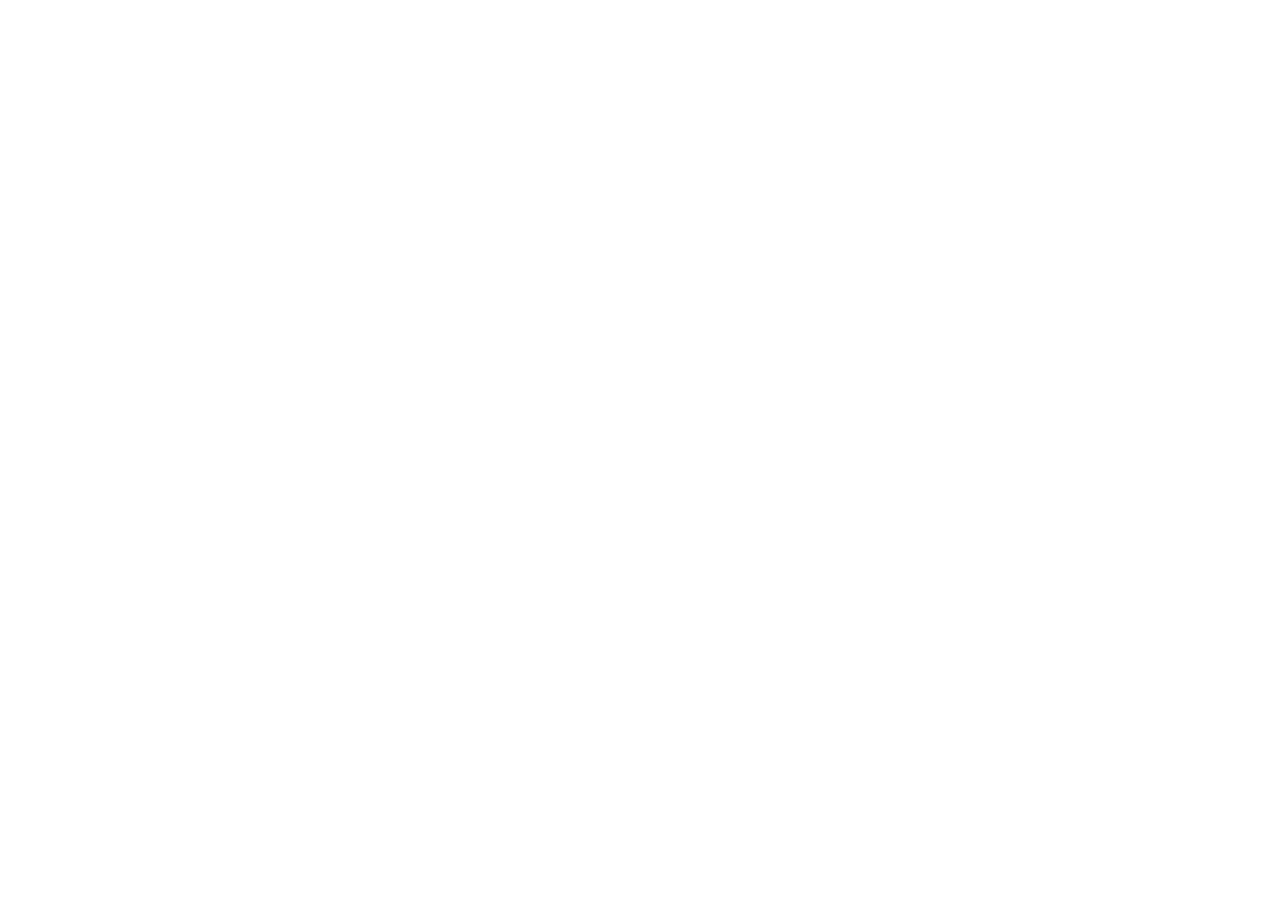
==== index.html @ 9352f7e6 "mise à jour commit1" ====
<!DOCTYPE html>
<html lang="fr">
<head>
    
<meta charset="UTF-8"> 
<meta name="viewport" content="width=device-width, initial-scale=1.0"> 
<title>AfriTalent — Accueil</title> 
<!-- Bootstrap 5 via CDN : feuille de style --> 
<link href="https://fonts.googleapis.com/css2?family=poppins&display=swap" rel="stylesheet">
<link 
href="https://cdn.jsdelivr.net/npm/bootstrap@5.3.0/dist/css/bootstrap.min.css" 
rel="stylesheet"> 
<!-- Votre feuille de style personnelle --> 
<link rel="stylesheet" href="css/style.css">
</head>
<body> 
<!-- Le contenu de la page sera ajoute ici --> 
<!-- Bootstrap 5 via CDN : script JavaScript --> 
<script 
src="https://cdn.jsdelivr.net/npm/bootstrap@5.3.0/dist/js/bootstrap.bundle.min.js"
></script> 
<!-- Votre script JavaScript --> 
<script src="js/main.js"></script>
<script src="https://cdn.jsdelivr.net/npm/bootstrap@5.3.0/dist/js/bootstrap.bundle.min.js"></script>
</body>
</html>
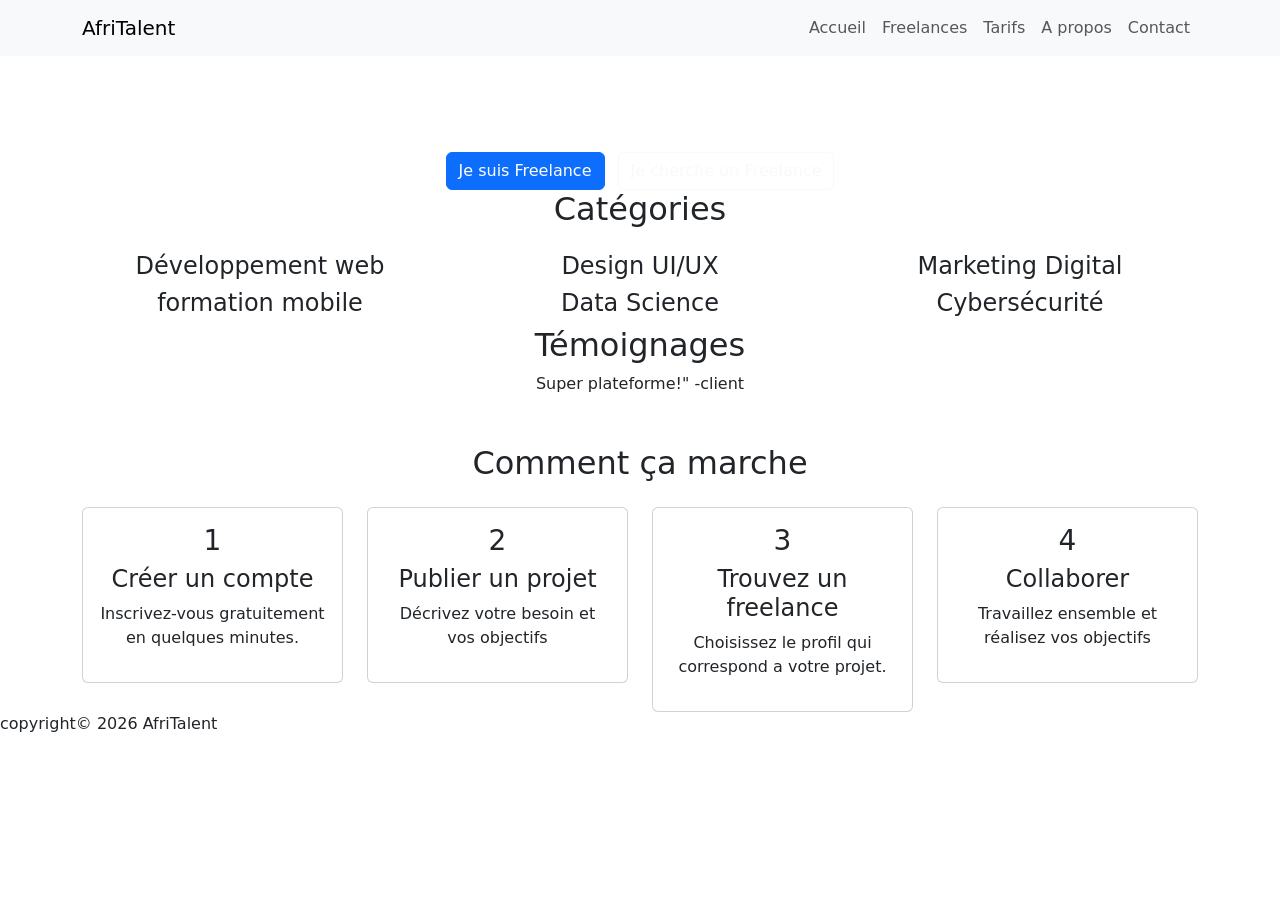
==== commit c1a7925f: "HTML : structure complète des 5 pages avec sections et contenu texte" ====
--- a/index.html
+++ b/index.html
@@ -16,11 +16,124 @@
 <body> 
 <!-- Le contenu de la page sera ajoute ici --> 
 <!-- Bootstrap 5 via CDN : script JavaScript --> 
-<script 
-src="https://cdn.jsdelivr.net/npm/bootstrap@5.3.0/dist/js/bootstrap.bundle.min.js"
-></script> 
 <!-- Votre script JavaScript --> 
+
+<header>
+    <nav class="navbar navbar-expand-lg navbar-light bg-light">
+        <div class="container">
+        <a class="navbar-brand" href="index.html">AfriTalent</a>
+        <button  class="navbar-toggler" data-bs-toggle="collapse" data-bs-target="#menu">
+            <span class="navbar-toggler-icon"></span>
+        </button>
+
+        <div class="collapse navbar-collapse" id="menu">
+        <ul class="navbar-nav ms-auto">
+            <li class="nav-item"><a class="nav-link" href="index.html">Accueil</a></li>
+            <li class="nav-item"><a class="nav-link" href="freelances.html">Freelances</a></li>
+            <li class="nav-item"><a class="nav-link" href="tarifs.html">Tarifs</a></li>
+            <li class="nav-item"><a class="nav-link" href="about.html">A propos</a></li>
+            <li class="nav-item"><a class="nav-link" href="contact.html">Contact</a></li>
+        </ul>
+    </div>
+    </div>
+   </nav>
+</header>
+<main>
+    <section class="hero">
+        <div class="container text-center text-white">
+        <h1>Trouvez les meilleurs freelances en Afrique</h1>
+        <p>Connectez-vous avec des experts pour réaliser vos projets.</p>
+        <a href="#" class="btn btn-primary me-2"> Je suis Freelance</a>
+        <a href="#" class="btn btn-outline-light">Je cherche un Freelance</a>
+        </div>
+    </section>
+   <section class="container text-center section">
+        <h2>Catégories</h2>
+        <div class="row mt-4">
+        <div class="col-md-4">
+        <div class="category-box">
+            <h4>Développement web</h4>
+
+        </div>
+        </div>
+        <div class="col-md-4">
+            <div class="category-box">
+                <h4>Design UI/UX</h4>
+            </div>
+        </div>
+        <div class="col-md-4">
+            <div class="category-box">
+                <h4>Marketing Digital</h4>
+            </div>
+        </div>
+        <div class="col-md-4">
+            <div class="category-box">
+                <h4>formation mobile</h4>
+            </div>
+        </div>
+        <div class="col-md-4">
+            <div class="category-box">
+                <h4>Data Science</h4>
+            </div>
+        </div>
+        <div class="col-md-4">
+            <div class="category-box">
+                <h4>Cybersécurité</h4>
+            </div>
+        </div>
+        </div>
+    </section>
+    <section class="section text-center">
+        <h2>Témoignages</h2>
+        <p>Super plateforme!" -client</p>
+    </section>
+
+<section class="container text-center mt-5">
+    <h2>Comment ça marche</h2>
+    <div class="row mt-4">
+    <div class="col-md-3">
+    <div class="card p-3">
+        <h3>1</h3>
+        <h4>Créer un compte</h4>
+        <p>Inscrivez-vous gratuitement en quelques minutes.</p>
+
+    </div>
+    </div>
+      
+    <div class="col-md-3">
+    <div class="card p-3">
+        <h3>2</h3>
+        <h4>Publier un projet</h4>
+        <p>Décrivez votre besoin et vos objectifs</p>
+    </div>
+    </div>
+
+    <div class="col-md-3">
+    <div class="card p-3">
+        <h3>3</h3>
+        <h4>Trouvez un freelance</h4>
+        <p>Choisissez le profil qui correspond a votre projet.</p>
+    </div>
+    </div>
+
+    <div class=" col-md-3">
+    <div class="card p-3">
+        <h3>4</h3>
+        <h4>Collaborer</h4>
+        <p>Travaillez ensemble et réalisez vos objectifs</p>
+    </div>
+    </div>
+
+    </div>
+</section>
+</main>
+<footer>
+    <p>copyright©️ 2026 AfriTalent</p>
+</footer>
 <script src="js/main.js"></script>
 <script src="https://cdn.jsdelivr.net/npm/bootstrap@5.3.0/dist/js/bootstrap.bundle.min.js"></script>
+
+</body>
+</html>
 </body>
 </html>
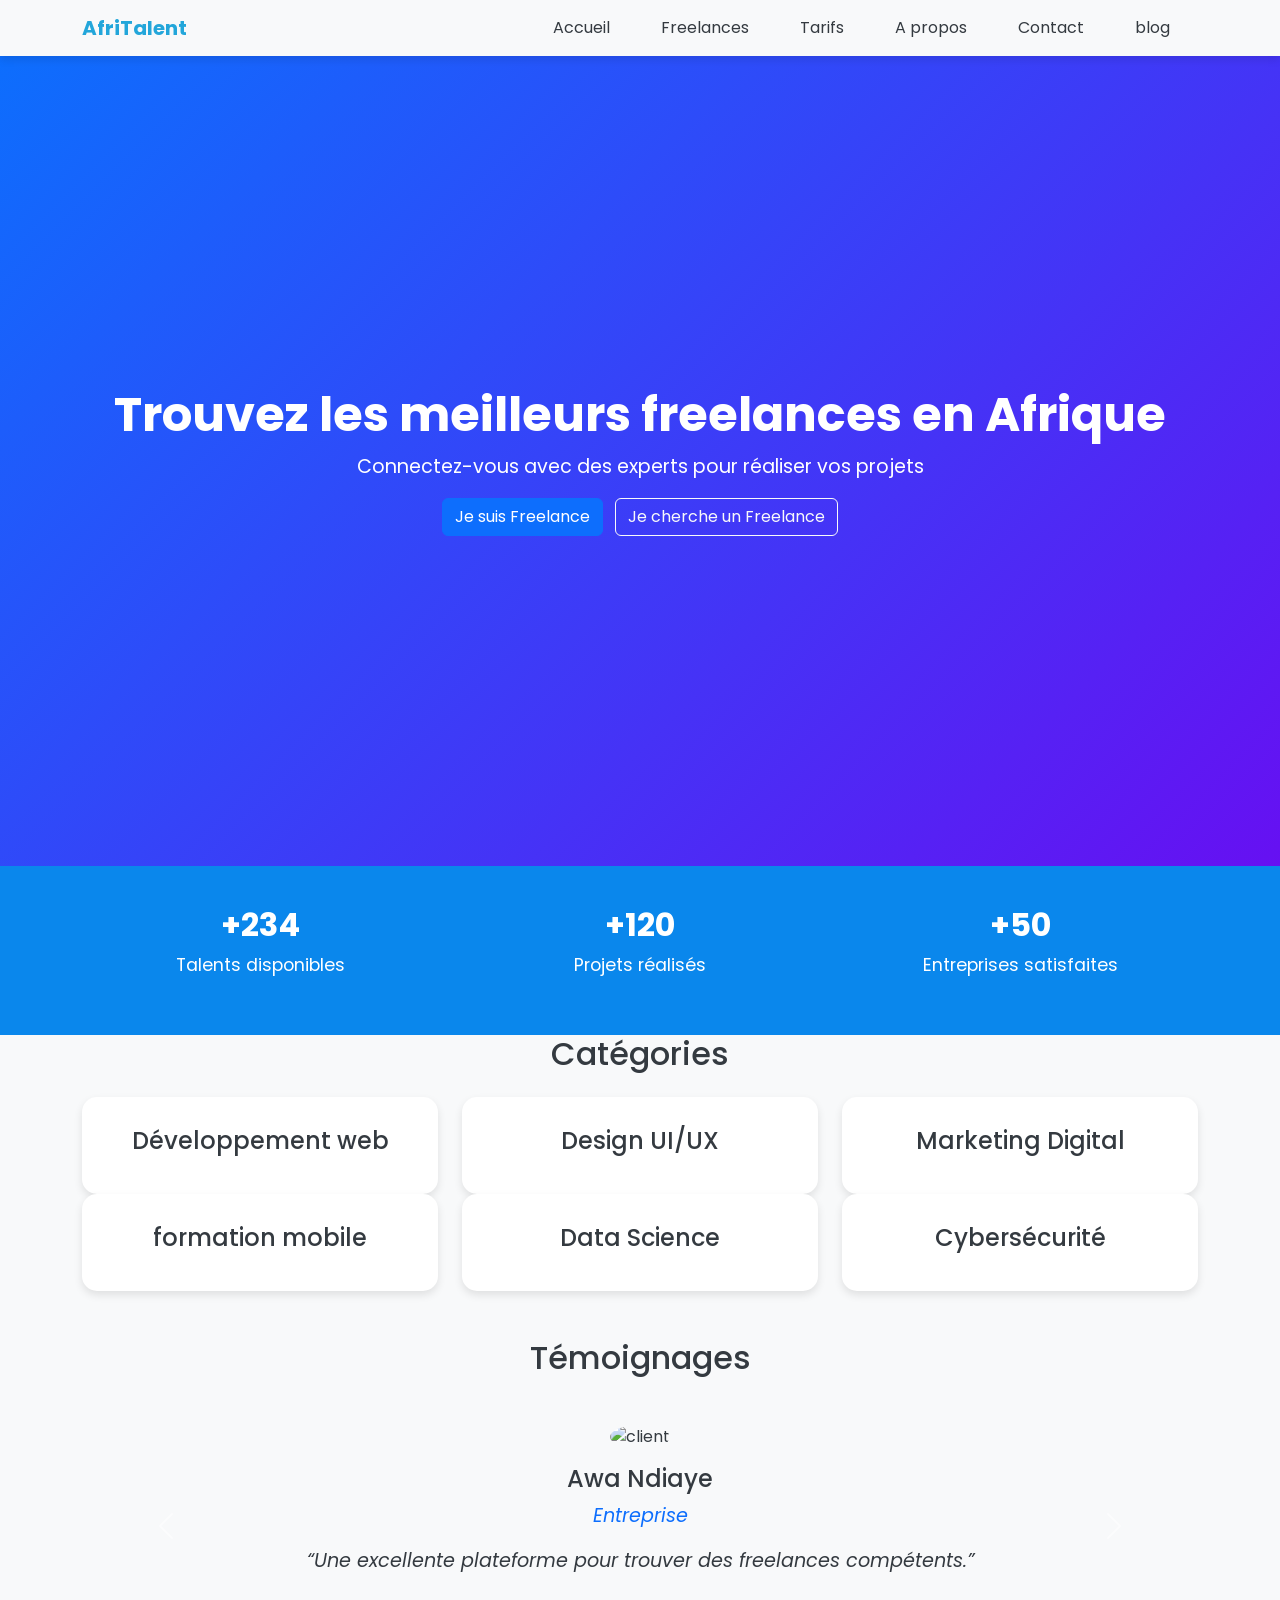
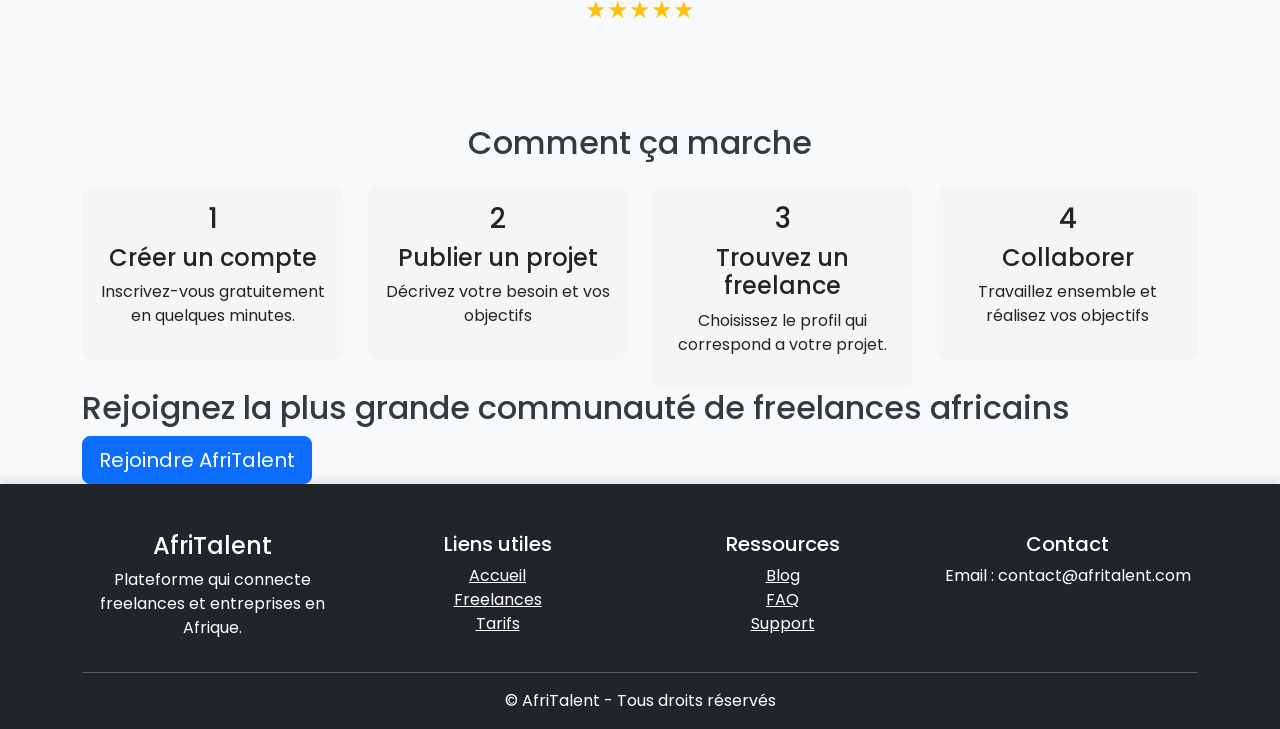
==== commit f0b5af10: "CSS : Hero, Bento Grid, catégories et témoignages" ====
--- a/index.html
+++ b/index.html
@@ -19,6 +19,7 @@
 <!-- Votre script JavaScript --> 
 
 <header>
+    <link href="https://fonts.googleapis.com/css2?family=Poppins:wght@400;700&family=Roboto&display=swap" rel="stylesheet">
     <nav class="navbar navbar-expand-lg navbar-light bg-light">
         <div class="container">
         <a class="navbar-brand" href="index.html">AfriTalent</a>
@@ -33,6 +34,7 @@
             <li class="nav-item"><a class="nav-link" href="tarifs.html">Tarifs</a></li>
             <li class="nav-item"><a class="nav-link" href="about.html">A propos</a></li>
             <li class="nav-item"><a class="nav-link" href="contact.html">Contact</a></li>
+             <li class="nav-item"><a class="nav-link" href="contact.html">blog</a></li>
         </ul>
     </div>
     </div>
@@ -40,11 +42,34 @@
 </header>
 <main>
     <section class="hero">
+    
         <div class="container text-center text-white">
         <h1>Trouvez les meilleurs freelances en Afrique</h1>
-        <p>Connectez-vous avec des experts pour réaliser vos projets.</p>
+       <p class="stat">Connectez-vous avec des experts pour réaliser vos projets</p>
         <a href="#" class="btn btn-primary me-2"> Je suis Freelance</a>
         <a href="#" class="btn btn-outline-light">Je cherche un Freelance</a>
+        </div>
+    </section>
+    <section class="stats text-center">
+        <div class="container">
+            <div class="row">
+
+                <div class="col-md-4">
+                    <h2>+234</h2>
+                    <p>Talents disponibles</p>
+                </div>
+
+                <div class="col-md-4">
+                    <h2>+120</h2>
+                    <p>Projets réalisés</p>
+                </div>
+
+                <div class="col-md-4">
+                    <h2>+50</h2>
+                    <p>Entreprises satisfaites</p>
+                </div>
+
+            </div>
         </div>
     </section>
    <section class="container text-center section">
@@ -83,13 +108,90 @@
         </div>
         </div>
     </section>
-    <section class="section text-center">
-        <h2>Témoignages</h2>
-        <p>Super plateforme!" -client</p>
-    </section>
+    
+<section class="section text-center py-5 bg-light">
+    <div class="container">
+
+        <h2 class="mb-5">Témoignages</h2>
+
+        <div id="carouselExample" class="carousel slide" data-bs-ride="carousel">
+
+            <div class="carousel-inner">
+                <div class="carousel-item active">
+                    <img src="https://www.pinterest.com/pin/15903404930758637/"
+                         class="rounded-circle mb-3"
+                         alt="client">
+
+                    <h4>Awa Ndiaye</h4>
+                    <p class="text-primary">Entreprise</p>
+
+                    <p>
+                        “Une excellente plateforme pour trouver des freelances compétents.”
+                    </p>
+
+                    <div class="text-warning fs-4">
+                        ★★★★★
+                    </div>
+                </div>
+                <div class="carousel-item">
+                    <img src="https://www.pinterest.com/pin/27162403997614122/"
+                         class="rounded-circle mb-3"
+                         alt="client">
+
+                    <h4>Moussa Fall</h4>
+                    <p class="text-primary">Freelance</p>
+
+                    <p>
+                        “AfriTalent m'a permis de trouver plusieurs clients rapidement et de développer mon activité.”
+                    </p>
+
+                    <div class="text-warning fs-4">
+                        ★★★★★
+                    </div>
+                </div>
+                <div class="carousel-item">
+                    <img src="https://www.pinterest.com/pin/2814818512240254/"
+                         class="rounded-circle mb-3"
+                         alt="client">
+
+                    <h4>Fatou Ba</h4>
+                    <p class="text-primary">Entreprise</p>
+
+                    <p>
+                        “Interface simple et freelances très professionnels.”
+                    </p>
+
+                    <div class="text-warning fs-4">
+                        ★★★★☆
+                    </div>
+                </div>
+
+            </div>
+
+            <button class="carousel-control-prev"
+                    type="button"
+                    data-bs-target="#carouselExample"
+                    data-bs-slide="prev">
+
+                <span class="carousel-control-prev-icon"></span>
+            </button>
+
+            <button class="carousel-control-next"
+                    type="button"
+                    data-bs-target="#carouselExample"
+                    data-bs-slide="next">
+
+                <span class="carousel-control-next-icon"></span>
+            </button>
+
+        </div>
+
+    </div>
+</section>
+        
 
 <section class="container text-center mt-5">
-    <h2>Comment ça marche</h2>
+    <h2 class="titre">Comment ça marche</h2>
     <div class="row mt-4">
     <div class="col-md-3">
     <div class="card p-3">
@@ -127,13 +229,78 @@
     </div>
 </section>
 </main>
-<footer>
-    <p>copyright©️ 2026 AfriTalent</p>
+<section class="cta">
+
+    <div class="container">
+
+        <h2>
+            Rejoignez la plus grande communauté de freelances africains
+        </h2>
+
+        <a href="#"
+        class="btn btn-primary btn-lg">
+
+            Rejoindre AfriTalent
+
+        </a>
+
+    </div>
+
+</section>
+<footer class="bg-dark text-white pt-5 pb-3">
+
+    <div class="container">
+
+        <div class="row">
+            <div class="col-md-3">
+                <h4>AfriTalent</h4>
+                <p>
+                    Plateforme qui connecte freelances et entreprises en Afrique.
+                </p>
+            </div>
+            <div class="col-md-3">
+                <h5>Liens utiles</h5>
+
+                <ul class="list-unstyled">
+                    <li><a href="#" class="text-white">Accueil</a></li>
+                    <li><a href="#" class="text-white">Freelances</a></li>
+                    <li><a href="#" class="text-white">Tarifs</a></li>
+                </ul>
+            </div>
+            <div class="col-md-3">
+                <h5>Ressources</h5>
+
+                <ul class="list-unstyled">
+                    <li><a href="#" class="text-white">Blog</a></li>
+                    <li><a href="#" class="text-white">FAQ</a></li>
+                    <li><a href="#" class="text-white">Support</a></li>
+                </ul>
+            </div>
+            <div class="col-md-3">
+                <h5>Contact</h5>
+
+                <p>Email : contact@afritalent.com</p>
+
+                <div class="fs-4">
+                    <i class="bi bi-facebook me-2"></i>
+                    <i class="bi bi-instagram me-2"></i>
+                    <i class="bi bi-twitter-x"></i>
+                </div>
+            </div>
+
+        </div>
+
+        <hr>
+
+        <p class="text-center mb-0">
+            © <span id="year"></span> AfriTalent - Tous droits réservés
+        </p>
+
+    </div>
+
 </footer>
 <script src="js/main.js"></script>
 <script src="https://cdn.jsdelivr.net/npm/bootstrap@5.3.0/dist/js/bootstrap.bundle.min.js"></script>
 
 </body>
 </html>
-</body>
-</html>
--- a/css/style.css
+++ b/css/style.css
@@ -0,0 +1,198 @@
+:root{
+    --primary-color: #23a6da;
+    --secondary-color: #6c757d;
+   --dark: #343a40;
+    --light: #f8f9fa;
+    --white: #ffffff;
+    --shadow: 0 4px 8px rgba(0, 0, 0, 0.1);
+}
+body {
+    font-family: 'poppins', sans-serif;
+    background-color: var(--light);
+    color: var(--dark);
+    margin: 0;
+    padding: 0;
+    box-sizing: border-box;
+}
+.navbar{
+    background-color: var(--white);
+    box-shadow: var(--shadow);
+}
+.navbar-brand {
+    font-weight: bold;
+    color: var(--primary-color);
+}
+.nav-link {
+    color: var(--dark);
+    margin-left: 15px;
+}
+.nav-link:hover {
+    color: var(--primary-color);
+}
+.hero {height: 90vh;
+    background: linear-gradient(135deg, #0d6efd, #6610f2);
+    display: flex;
+    align-items: center;
+    justify-content: center;
+    text-align: center;
+    color: white;
+   
+}
+.hero h1{font-size: 3rem;
+    font-weight: bold;
+    color: white;
+}
+.hero p{font-size: 1.2rem;
+    margin-top: 10px;
+    color: white;
+}
+.category-box{
+    background: white;
+    border-radius: 15px;
+    box-shadow: var(--shadow);
+    padding: 30px;
+    transition: 0.3s;
+}
+.category-box:hover{
+    transform: translateY(-10px) scale(1.03);
+    background: var(--primary-color);
+    color: white;
+}
+.bento{
+    display: grid;
+    grid-template-columns: repeat(2, 1fr);
+    gap: 20px;
+}
+.box{
+    background: white;
+    padding: 40px;
+    border-radius: 15px;
+    box-shadow: var(--shadow);
+    transition: 0.3s;
+}
+.box:hover{
+    transform: translateY(-10px) 
+}
+.bento{
+    display: grid;
+    grid-template-columns: repeat(2, 1fr);
+    gap: 20px;
+}
+.box{
+    background: white;
+    padding: 40px;
+    border-radius: 15px;
+    box-shadow: var(--shadow);
+    transition: 0.3s;
+}
+.box:hover{
+    transform: translateY(-10px);
+}
+
+.stats{ background: #0a87ec;
+    color: white;
+    padding: 40px 0;
+}
+
+.stats h2{
+    font-size: 2rem;
+    font-weight: bold;
+}
+
+.stats p{
+    margin-top: 0.5rem;
+    font-size: 1.1rem;
+}
+.carousel-item p{
+    font-size: 1.2rem;
+    font-style: italic;
+}
+.titre{
+    transition: all 0.3s  ease;
+    cursor: pointer;
+}
+.titre:hover{
+    color: #ff6600;
+    transform: scale(1.05);
+}
+.titre:active{
+    color: #ff6600;
+    transform: scale(0.95);
+}
+.card{
+    transition: all 0.3s ease;
+    cursor: pointer;
+    background-color: #f5f5f5;
+    border: none;
+    border-radius: 12px;
+
+}
+.card img{
+    width: 120px;
+    height: 120px;
+    object-fit: cover;
+    border-radius: 50%;
+    margin: 0 auto 15px;
+    display: block;
+}
+.card:hover{
+    transform: translateY(-10px);
+    box-shadow: 0 8px 16px rgba(0, 0, 0, 0.2);
+    background-color: #f5b78e;
+    color: white;
+}
+.card:active{
+    transform: scale(0.95);
+    background-color: #f5b78e;
+    color: white;
+}
+.freelance{
+    background: white;
+    border-radius: 15px;
+    box-shadow: 0 5px 15px rgba(0, 0, 0, 0.1);
+    padding: 30px;
+    margin: 10px 0;
+    transition: 0.3s;
+
+}
+.freelance:hover{
+    transform: translateY(-10px);
+    background: #ff6600;
+    color: white;
+}
+nav{
+    background-color: white;
+    padding: 15px;
+    box-shadow: 0 4px 8px rgba(0, 0, 0, 0.1);
+
+}
+nav a{
+    color: #333;
+    font-weight: bold;
+    margin-right: 20px;
+    text-decoration: none;
+}
+nav a:hover{
+    color: #ff6600;
+}
+footer{
+    background-color: rgb(21, 20, 20);
+    text-align: center;
+    padding: 20px;
+    box-shadow: 0 -4px 8px rgba(0, 0, 0, 0.1);
+}
+.navbar-brand img{
+    margin-right: 10px;
+}
+iframe{
+    border-radius: 15px;
+}
+
+form .form-control,
+form .form-select{
+    border-radius: 10px;
+}
+
+.alert{
+    border-radius: 10px;
+}
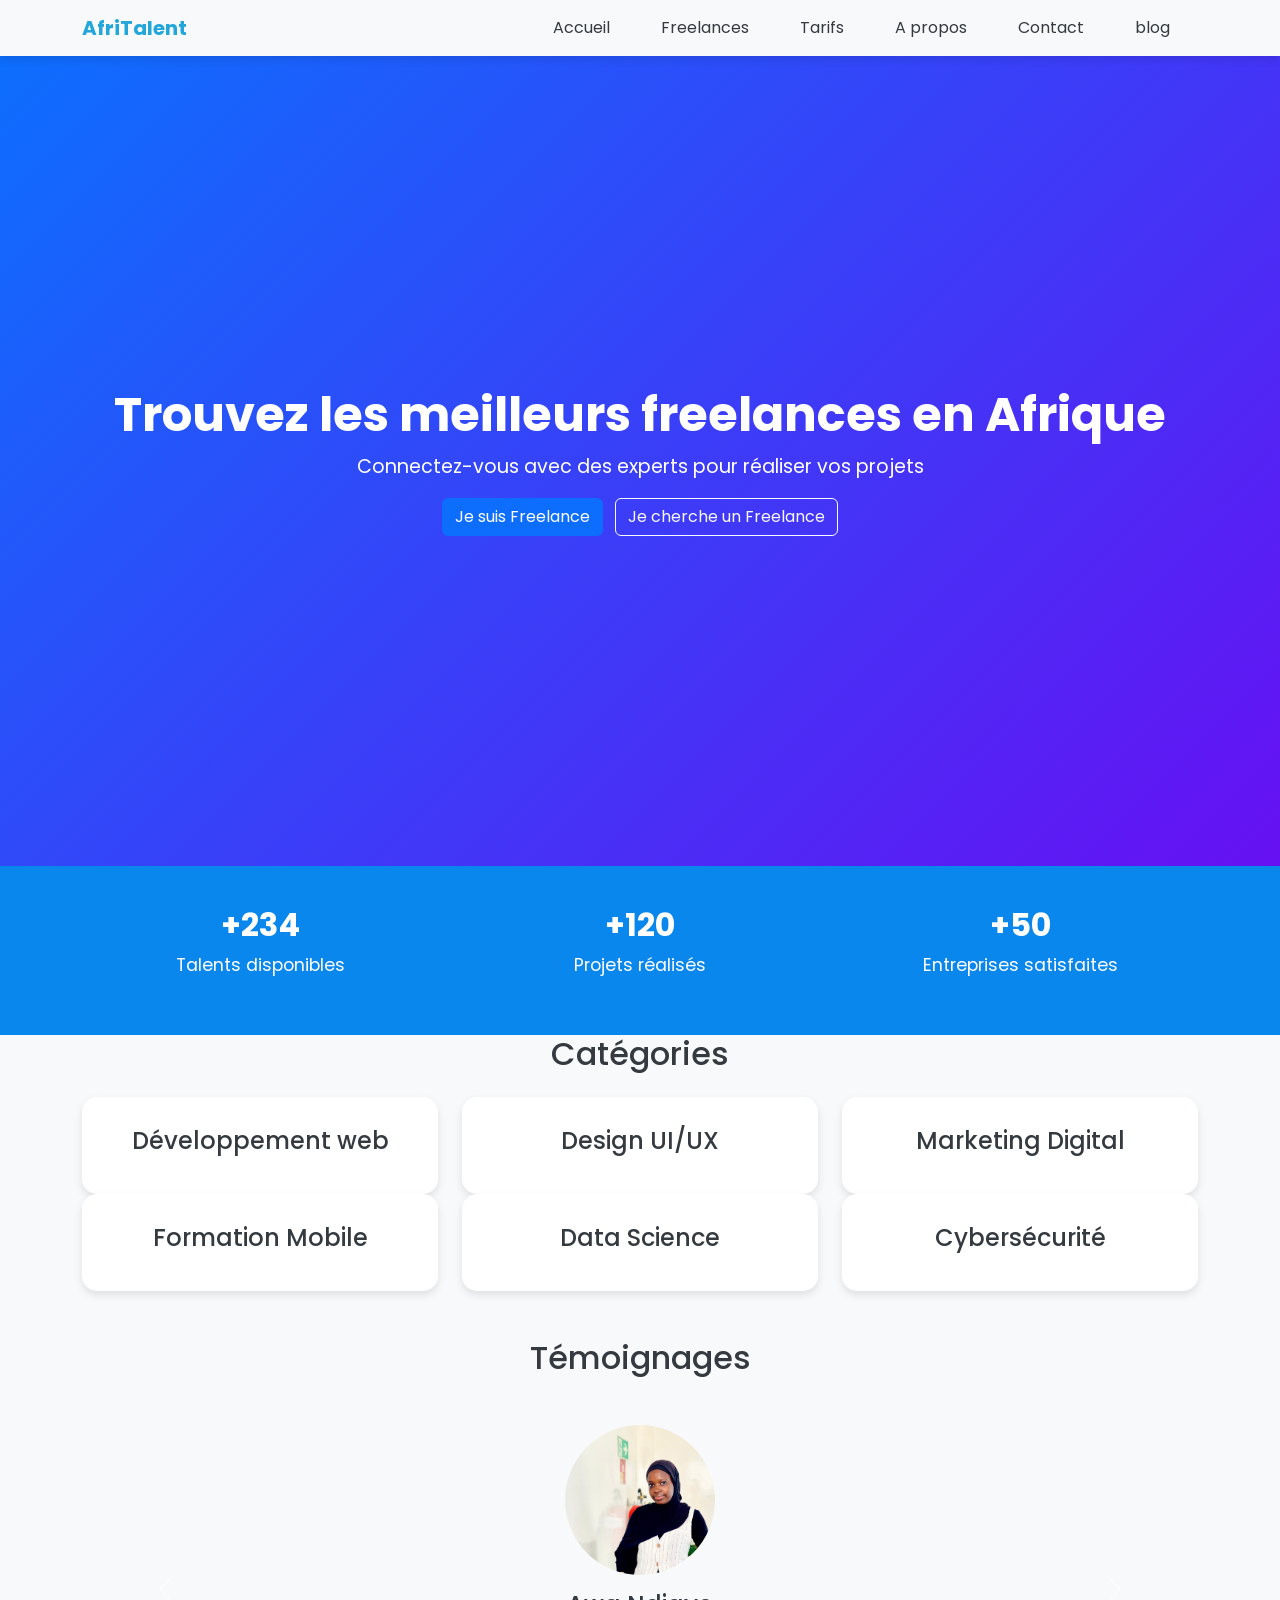
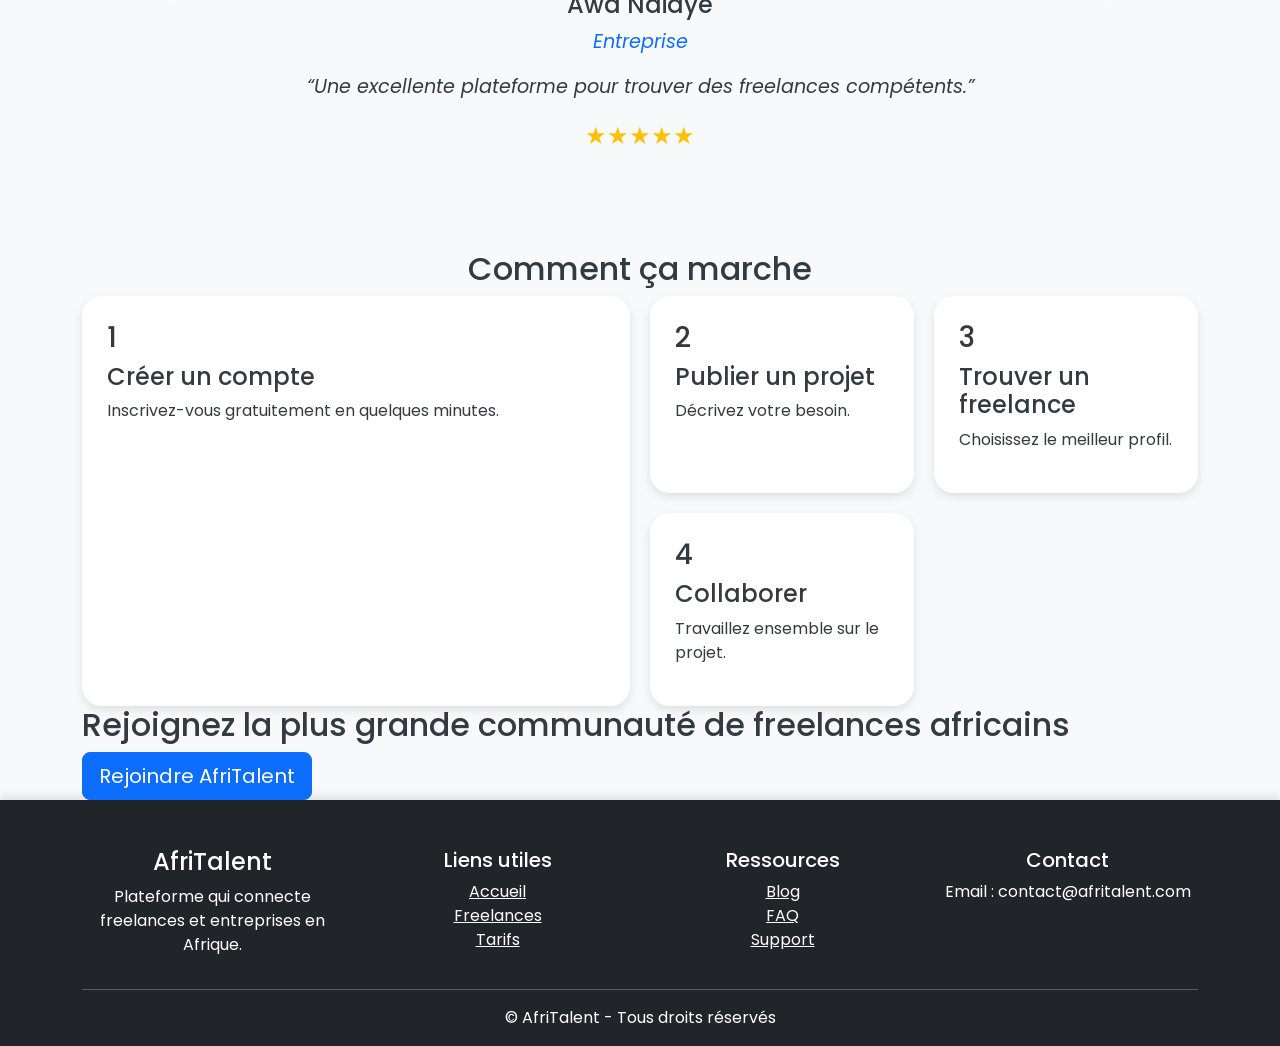
==== commit 18d7a544: "CSS : responsive design mobile et tablette, media queries" ====
--- a/index.html
+++ b/index.html
@@ -34,7 +34,7 @@
             <li class="nav-item"><a class="nav-link" href="tarifs.html">Tarifs</a></li>
             <li class="nav-item"><a class="nav-link" href="about.html">A propos</a></li>
             <li class="nav-item"><a class="nav-link" href="contact.html">Contact</a></li>
-             <li class="nav-item"><a class="nav-link" href="contact.html">blog</a></li>
+             <li class="nav-item"><a class="nav-link" href="blog.html">blog</a></li>
         </ul>
     </div>
     </div>
@@ -72,42 +72,49 @@
             </div>
         </div>
     </section>
-   <section class="container text-center section">
-        <h2>Catégories</h2>
-        <div class="row mt-4">
-        <div class="col-md-4">
-        <div class="category-box">
-            <h4>Développement web</h4>
-
-        </div>
-        </div>
-        <div class="col-md-4">
+  <section class="container text-center section">
+    <h2>Catégories</h2>
+
+    <div class="row mt-4">
+
+        <div class="col-12 col-md-6 col-lg-4">
+            <div class="category-box">
+                <h4>Développement web</h4>
+            </div>
+        </div>
+
+        <div class="col-12 col-md-6 col-lg-4">
             <div class="category-box">
                 <h4>Design UI/UX</h4>
             </div>
         </div>
-        <div class="col-md-4">
+
+        <div class="col-12 col-md-6 col-lg-4">
             <div class="category-box">
                 <h4>Marketing Digital</h4>
             </div>
         </div>
-        <div class="col-md-4">
-            <div class="category-box">
-                <h4>formation mobile</h4>
-            </div>
-        </div>
-        <div class="col-md-4">
+
+        <div class="col-12 col-md-6 col-lg-4">
+            <div class="category-box">
+                <h4>Formation Mobile</h4>
+            </div>
+        </div>
+
+        <div class="col-12 col-md-6 col-lg-4">
             <div class="category-box">
                 <h4>Data Science</h4>
             </div>
         </div>
-        <div class="col-md-4">
+
+        <div class="col-12 col-md-6 col-lg-4">
             <div class="category-box">
                 <h4>Cybersécurité</h4>
             </div>
         </div>
-        </div>
-    </section>
+
+    </div>
+</section>
     
 <section class="section text-center py-5 bg-light">
     <div class="container">
@@ -118,7 +125,7 @@
 
             <div class="carousel-inner">
                 <div class="carousel-item active">
-                    <img src="https://www.pinterest.com/pin/15903404930758637/"
+                    <img src="images/mb.png.jpeg"
                          class="rounded-circle mb-3"
                          alt="client">
 
@@ -134,7 +141,7 @@
                     </div>
                 </div>
                 <div class="carousel-item">
-                    <img src="https://www.pinterest.com/pin/27162403997614122/"
+                    <img src="images/o.png.jpeg"
                          class="rounded-circle mb-3"
                          alt="client">
 
@@ -150,7 +157,7 @@
                     </div>
                 </div>
                 <div class="carousel-item">
-                    <img src="https://www.pinterest.com/pin/2814818512240254/"
+                    <img src="images/mb.png.jpeg"
                          class="rounded-circle mb-3"
                          alt="client">
 
@@ -190,46 +197,37 @@
 </section>
         
 
-<section class="container text-center mt-5">
-    <h2 class="titre">Comment ça marche</h2>
-    <div class="row mt-4">
-    <div class="col-md-3">
-    <div class="card p-3">
-        <h3>1</h3>
-        <h4>Créer un compte</h4>
-        <p>Inscrivez-vous gratuitement en quelques minutes.</p>
-
-    </div>
-    </div>
-      
-    <div class="col-md-3">
-    <div class="card p-3">
-        <h3>2</h3>
-        <h4>Publier un projet</h4>
-        <p>Décrivez votre besoin et vos objectifs</p>
-    </div>
-    </div>
-
-    <div class="col-md-3">
-    <div class="card p-3">
-        <h3>3</h3>
-        <h4>Trouvez un freelance</h4>
-        <p>Choisissez le profil qui correspond a votre projet.</p>
-    </div>
-    </div>
-
-    <div class=" col-md-3">
-    <div class="card p-3">
-        <h3>4</h3>
-        <h4>Collaborer</h4>
-        <p>Travaillez ensemble et réalisez vos objectifs</p>
-    </div>
-    </div>
+<section class="container mt-5">
+    <h2 class="text-center">Comment ça marche</h2>
+
+    <div class="bento-grid">
+
+        <div class="bento-card big">
+            <h3>1</h3>
+            <h4>Créer un compte</h4>
+            <p>Inscrivez-vous gratuitement en quelques minutes.</p>
+        </div>
+
+        <div class="bento-card">
+            <h3>2</h3>
+            <h4>Publier un projet</h4>
+            <p>Décrivez votre besoin.</p>
+        </div>
+
+        <div class="bento-card">
+            <h3>3</h3>
+            <h4>Trouver un freelance</h4>
+            <p>Choisissez le meilleur profil.</p>
+        </div>
+
+        <div class="bento-card">
+            <h3>4</h3>
+            <h4>Collaborer</h4>
+            <p>Travaillez ensemble sur le projet.</p>
+        </div>
 
     </div>
 </section>
-</main>
-<section class="cta">
 
     <div class="container">
 
--- a/css/style.css
+++ b/css/style.css
@@ -63,6 +63,22 @@
     grid-template-columns: repeat(2, 1fr);
     gap: 20px;
 }
+
+.bento-card{
+    background:white;
+    padding:25px;
+    border-radius:20px;
+    box-shadow:0 4px 10px rgba(0,0,0,0.1);
+    transition:all 0.3s ease;
+    cursor:pointer;
+}
+
+.bento-card:hover{
+    transform:translateY(-10px) scale(1.03);
+    background:#23a6da;
+    color:white;
+    box-shadow:0 8px 16px rgba(0,0,0,0.2);
+}
 .box{
     background: white;
     padding: 40px;
@@ -195,4 +211,64 @@
 
 .alert{
     border-radius: 10px;
-}+}
+.bento-grid{
+    display:grid;
+    grid-template-columns:repeat(4,1fr);
+    gap:20px;
+}
+
+.big{
+    grid-column:span 2;
+    grid-row:span 2;
+}
+
+img{
+    max-width: 100%;
+    height: auto;
+}
+
+.container img{
+    display: block;
+}
+.carousel-item img{
+    width: 150px;
+    height: 150px;
+    object-fit: cover;
+    border-radius: 50%;
+    margin: auto;
+}
+@media (max-width: 768px) {
+    .hero h1 {
+        font-size: 2rem;
+    }
+
+    .bento-grid {
+        grid-template-columns: 1fr;
+    }
+
+    .big {
+        grid-column: span 1;
+        grid-row: span 1;
+    }
+}
+
+@media (max-width: 375px) {
+    .hero {
+        height: auto;
+        padding: 50px 20px;
+    }
+
+    .hero h1 {
+        font-size: 1.5rem;
+    }
+
+    .hero p {
+        font-size: 1rem;
+    }
+
+    .category-box,
+    .bento-card {
+        padding: 15px;
+    }
+}
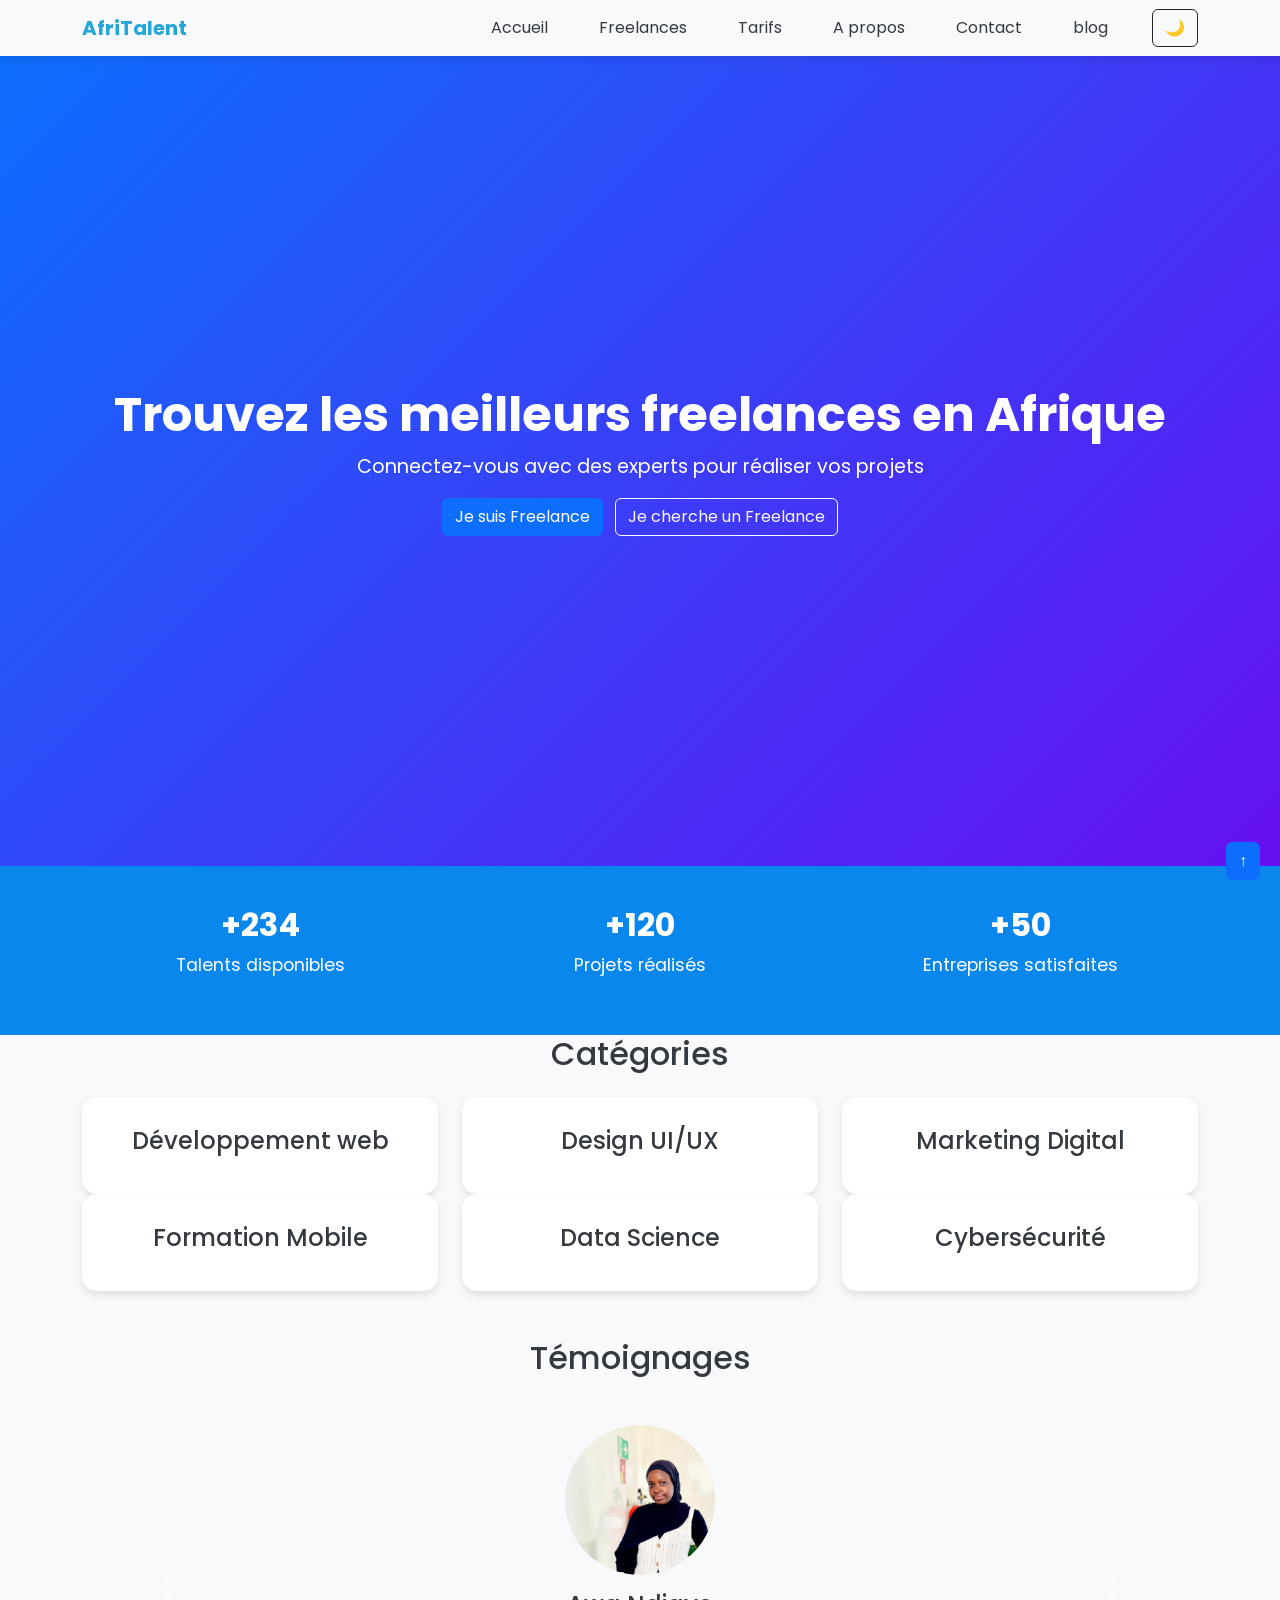
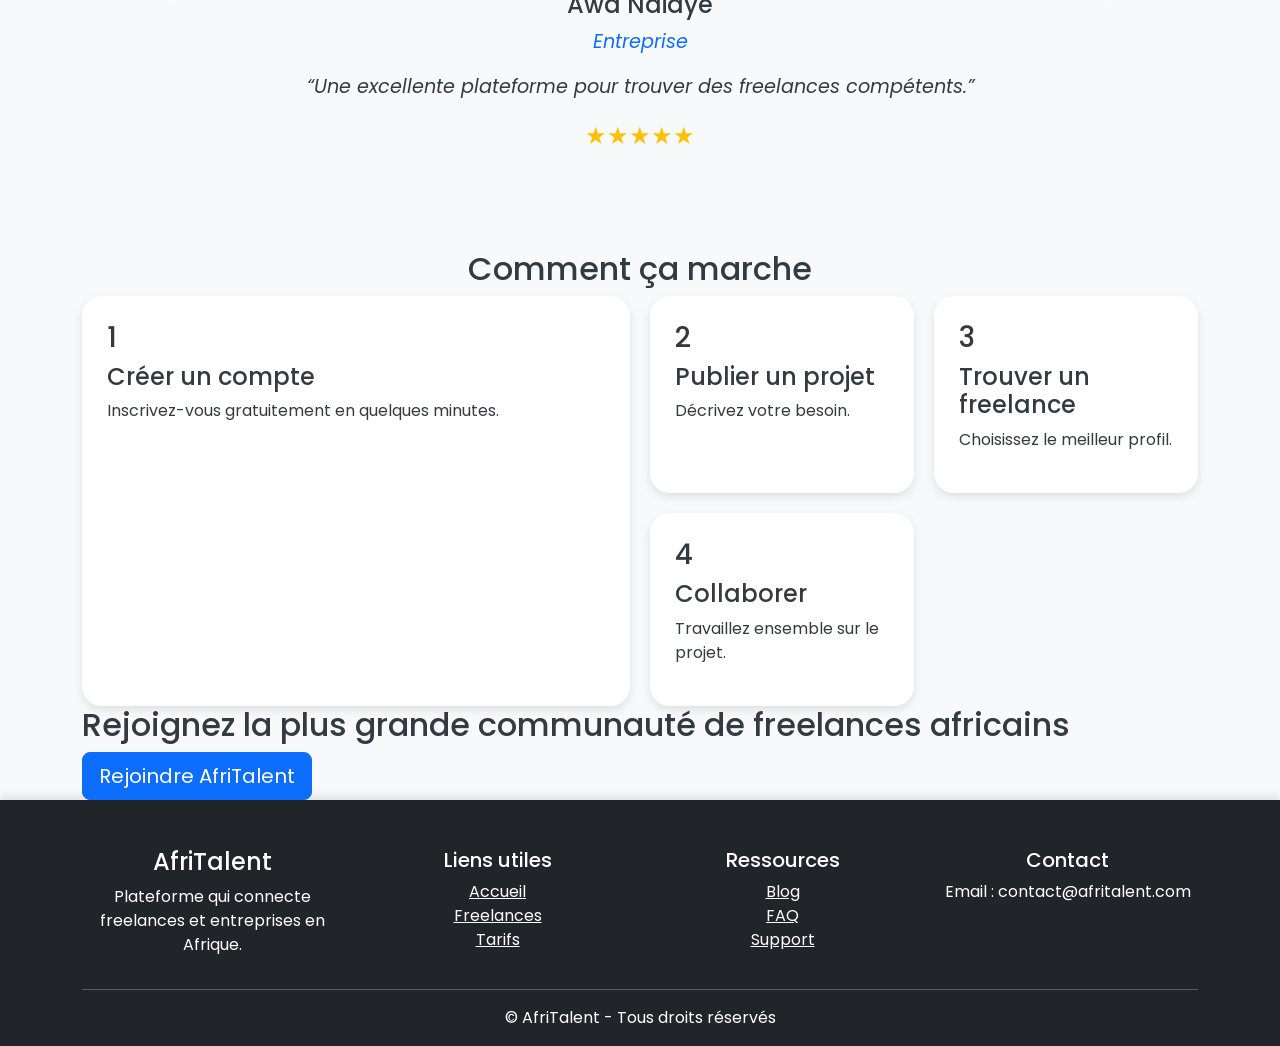
==== commit cb75ed5c: "JS : dark mode avec localStorage, navbar dynamique au scroll" ====
--- a/index.html
+++ b/index.html
@@ -36,6 +36,9 @@
             <li class="nav-item"><a class="nav-link" href="contact.html">Contact</a></li>
              <li class="nav-item"><a class="nav-link" href="blog.html">blog</a></li>
         </ul>
+        <button id="themeToggle" class="btn btn-outline-dark ms-3">
+           🌙
+</button>
     </div>
     </div>
    </nav>
@@ -299,6 +302,8 @@
 </footer>
 <script src="js/main.js"></script>
 <script src="https://cdn.jsdelivr.net/npm/bootstrap@5.3.0/dist/js/bootstrap.bundle.min.js"></script>
-
+<button id="topBtn" class="btn btn-primary">
+      ↑
+</button>
 </body>
 </html>
--- a/css/style.css
+++ b/css/style.css
@@ -272,3 +272,30 @@
         padding: 15px;
     }
 }
+.dark-mode{
+    background-color: #121212;
+    color: white;
+}
+
+.dark-mode .navbar{
+    background-color: #222 !important;
+}
+
+.dark-mode .card,
+.dark-mode .category-box,
+.dark-mode .bento-card{
+    background-color: #333;
+    color: white;
+}
+
+.navbar-scroll{
+    background-color: white !important;
+    box-shadow: 0 4px 12px rgba(0,0,0,0.2);
+    padding: 8px;
+}
+#topBtn{
+    position: fixed;
+    bottom: 20px;
+    right: 20px;
+    z-index: 999;
+}
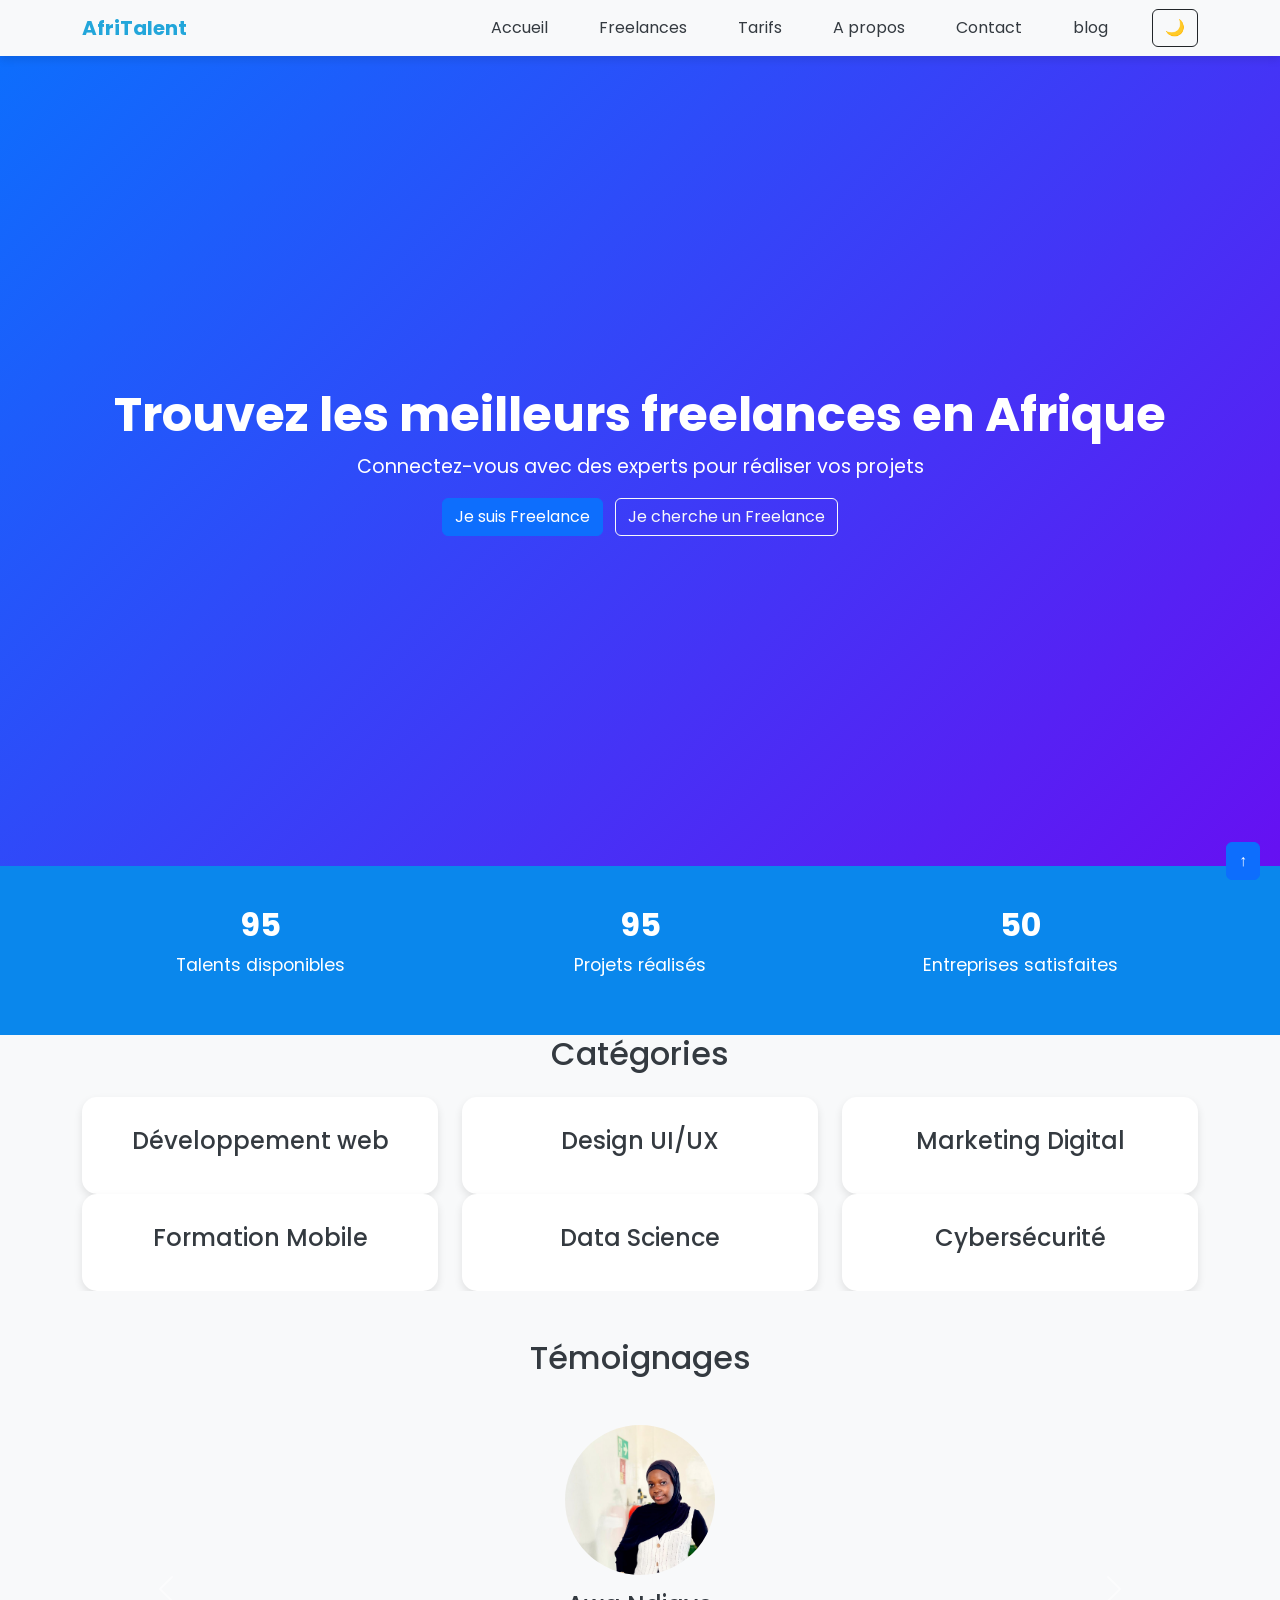
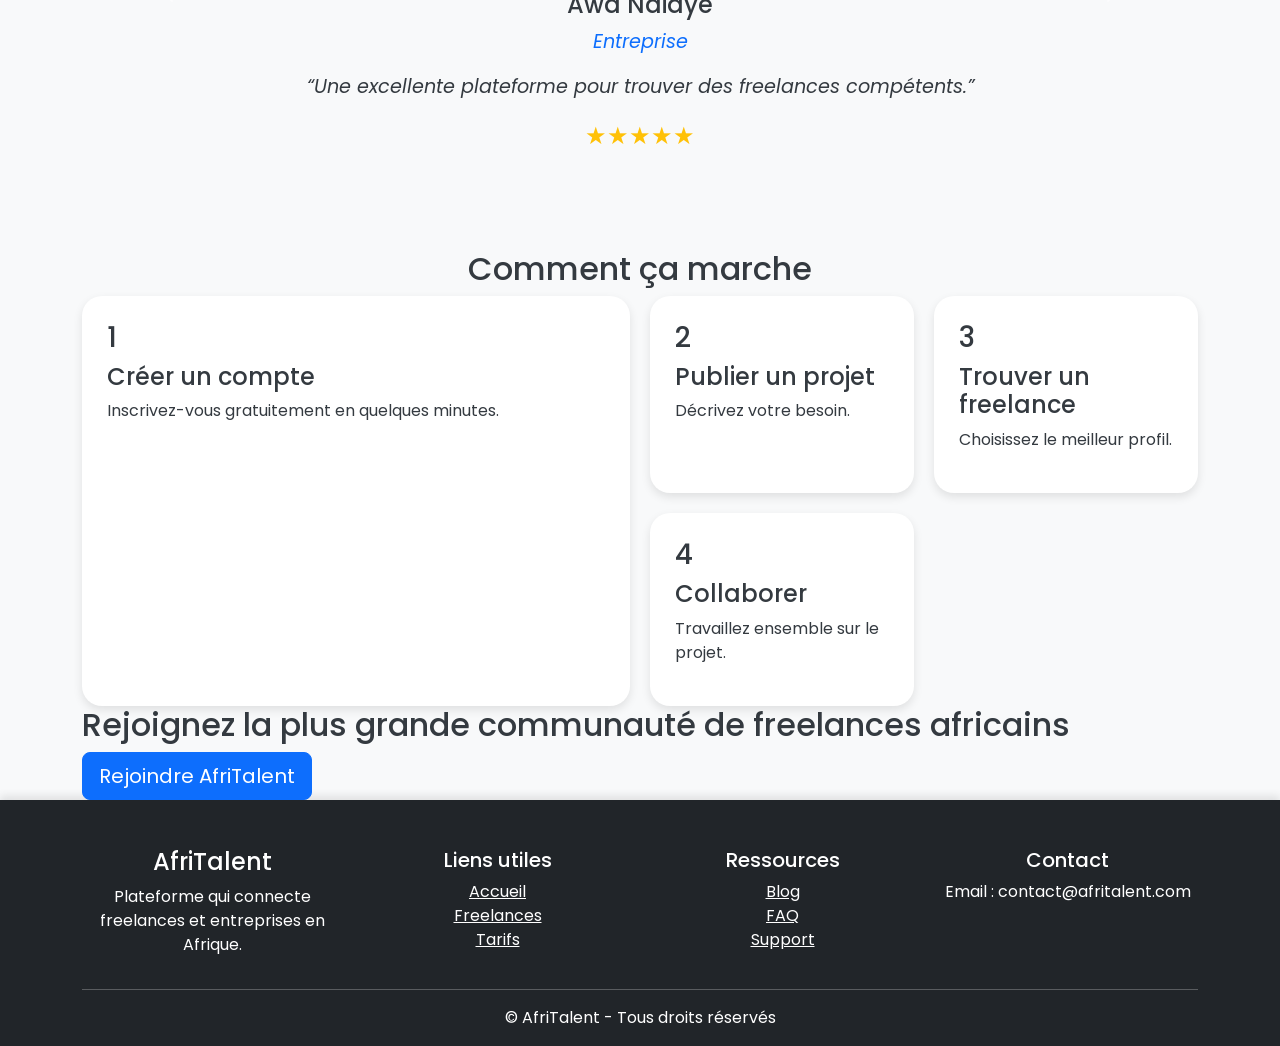
==== commit fb311030: "JS : compteurs animés au scroll et animations fade-in des sections" ====
--- a/index.html
+++ b/index.html
@@ -17,7 +17,6 @@
 <!-- Le contenu de la page sera ajoute ici --> 
 <!-- Bootstrap 5 via CDN : script JavaScript --> 
 <!-- Votre script JavaScript --> 
-
 <header>
     <link href="https://fonts.googleapis.com/css2?family=Poppins:wght@400;700&family=Roboto&display=swap" rel="stylesheet">
     <nav class="navbar navbar-expand-lg navbar-light bg-light">
@@ -53,29 +52,29 @@
         <a href="#" class="btn btn-outline-light">Je cherche un Freelance</a>
         </div>
     </section>
-    <section class="stats text-center">
+    <section class="stats text-center fade-in">
         <div class="container">
             <div class="row">
 
                 <div class="col-md-4">
-                    <h2>+234</h2>
+                    <h2 class="counter" data-target="234">0</h2>
                     <p>Talents disponibles</p>
                 </div>
 
                 <div class="col-md-4">
-                    <h2>+120</h2>
+                   <h2 class="counter" data-target="120">0</h2>
                     <p>Projets réalisés</p>
                 </div>
 
                 <div class="col-md-4">
-                    <h2>+50</h2>
+                    <h2 class="counter" data-target="50">0</h2>
                     <p>Entreprises satisfaites</p>
                 </div>
 
             </div>
         </div>
     </section>
-  <section class="container text-center section">
+    <section class="container text-center section fade-in">
     <h2>Catégories</h2>
 
     <div class="row mt-4">
@@ -119,7 +118,7 @@
     </div>
 </section>
     
-<section class="section text-center py-5 bg-light">
+<section class="section text-center py-5 bg-light fade-in">
     <div class="container">
 
         <h2 class="mb-5">Témoignages</h2>
@@ -200,7 +199,7 @@
 </section>
         
 
-<section class="container mt-5">
+<section class="container mt-5 fade-in">
     <h2 class="text-center">Comment ça marche</h2>
 
     <div class="bento-grid">
--- a/css/style.css
+++ b/css/style.css
@@ -299,3 +299,13 @@
     right: 20px;
     z-index: 999;
 }
+.fade-in{
+    opacity: 1;
+    transform: translateY(0);
+}
+
+
+.fade-in.show{
+    opacity: 1;
+    transform: translateY(0);
+}
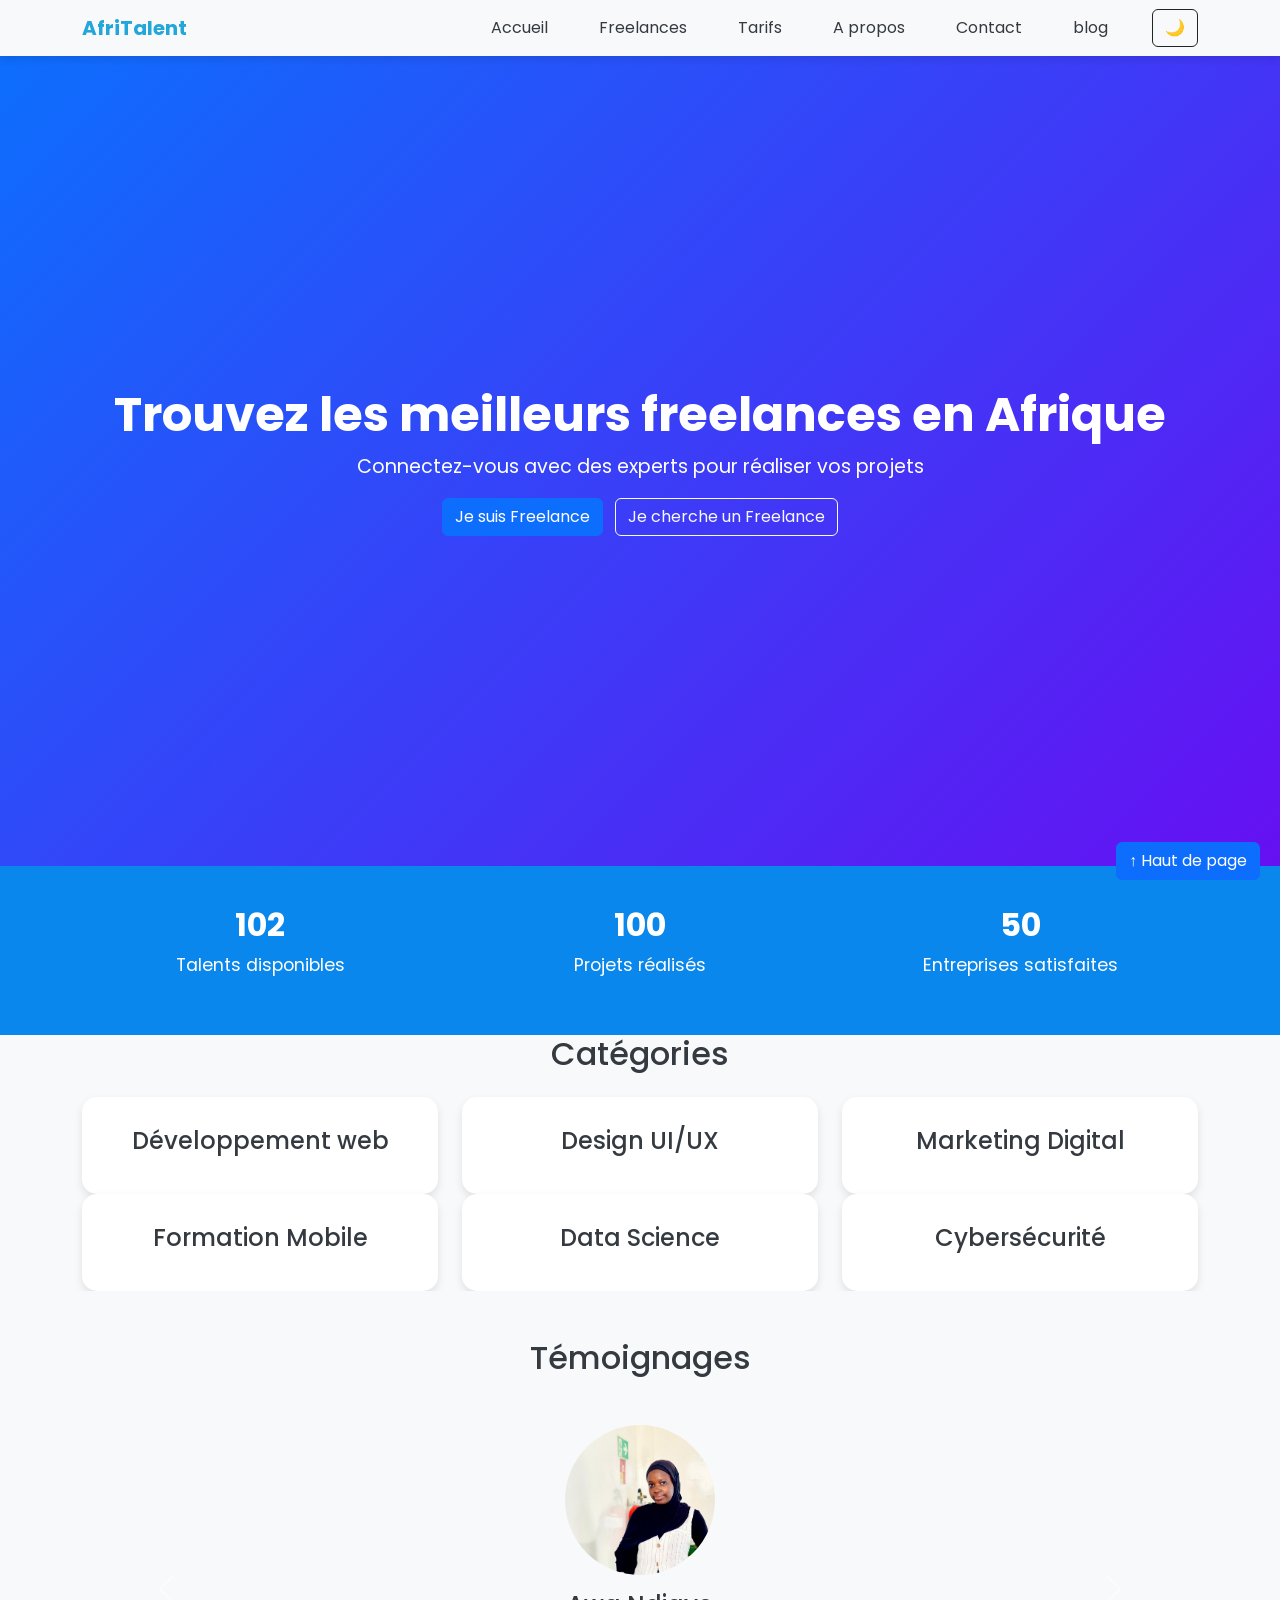
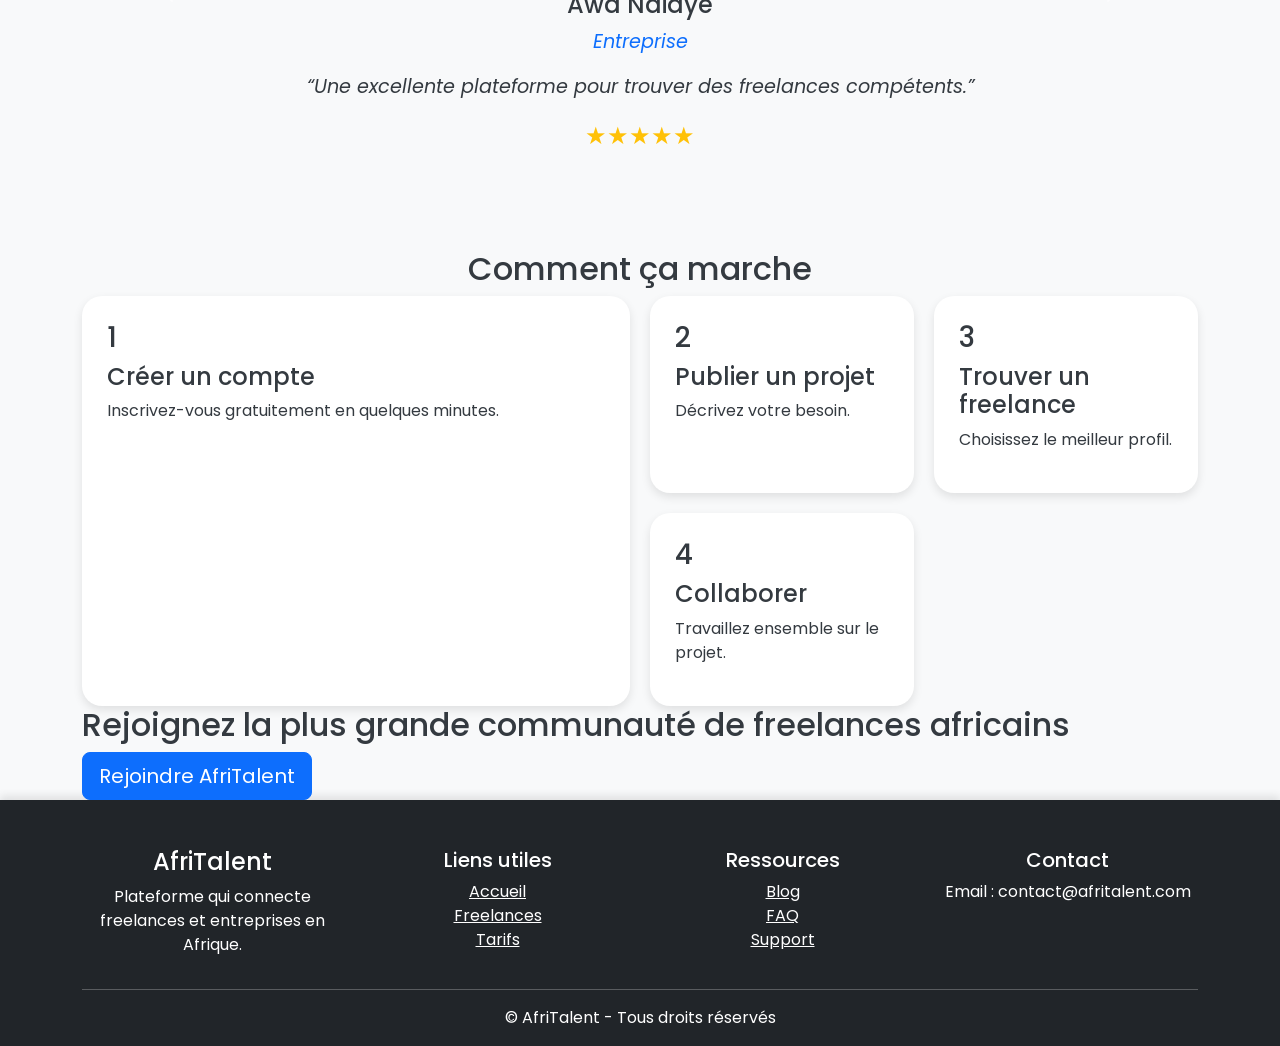
==== commit 916b1463: "JS : filtrage dynamique des freelances et validation du formulaire de contact" ====
--- a/index.html
+++ b/index.html
@@ -302,7 +302,7 @@
 <script src="js/main.js"></script>
 <script src="https://cdn.jsdelivr.net/npm/bootstrap@5.3.0/dist/js/bootstrap.bundle.min.js"></script>
 <button id="topBtn" class="btn btn-primary">
-      ↑
+    ↑ Haut de page
 </button>
 </body>
 </html>
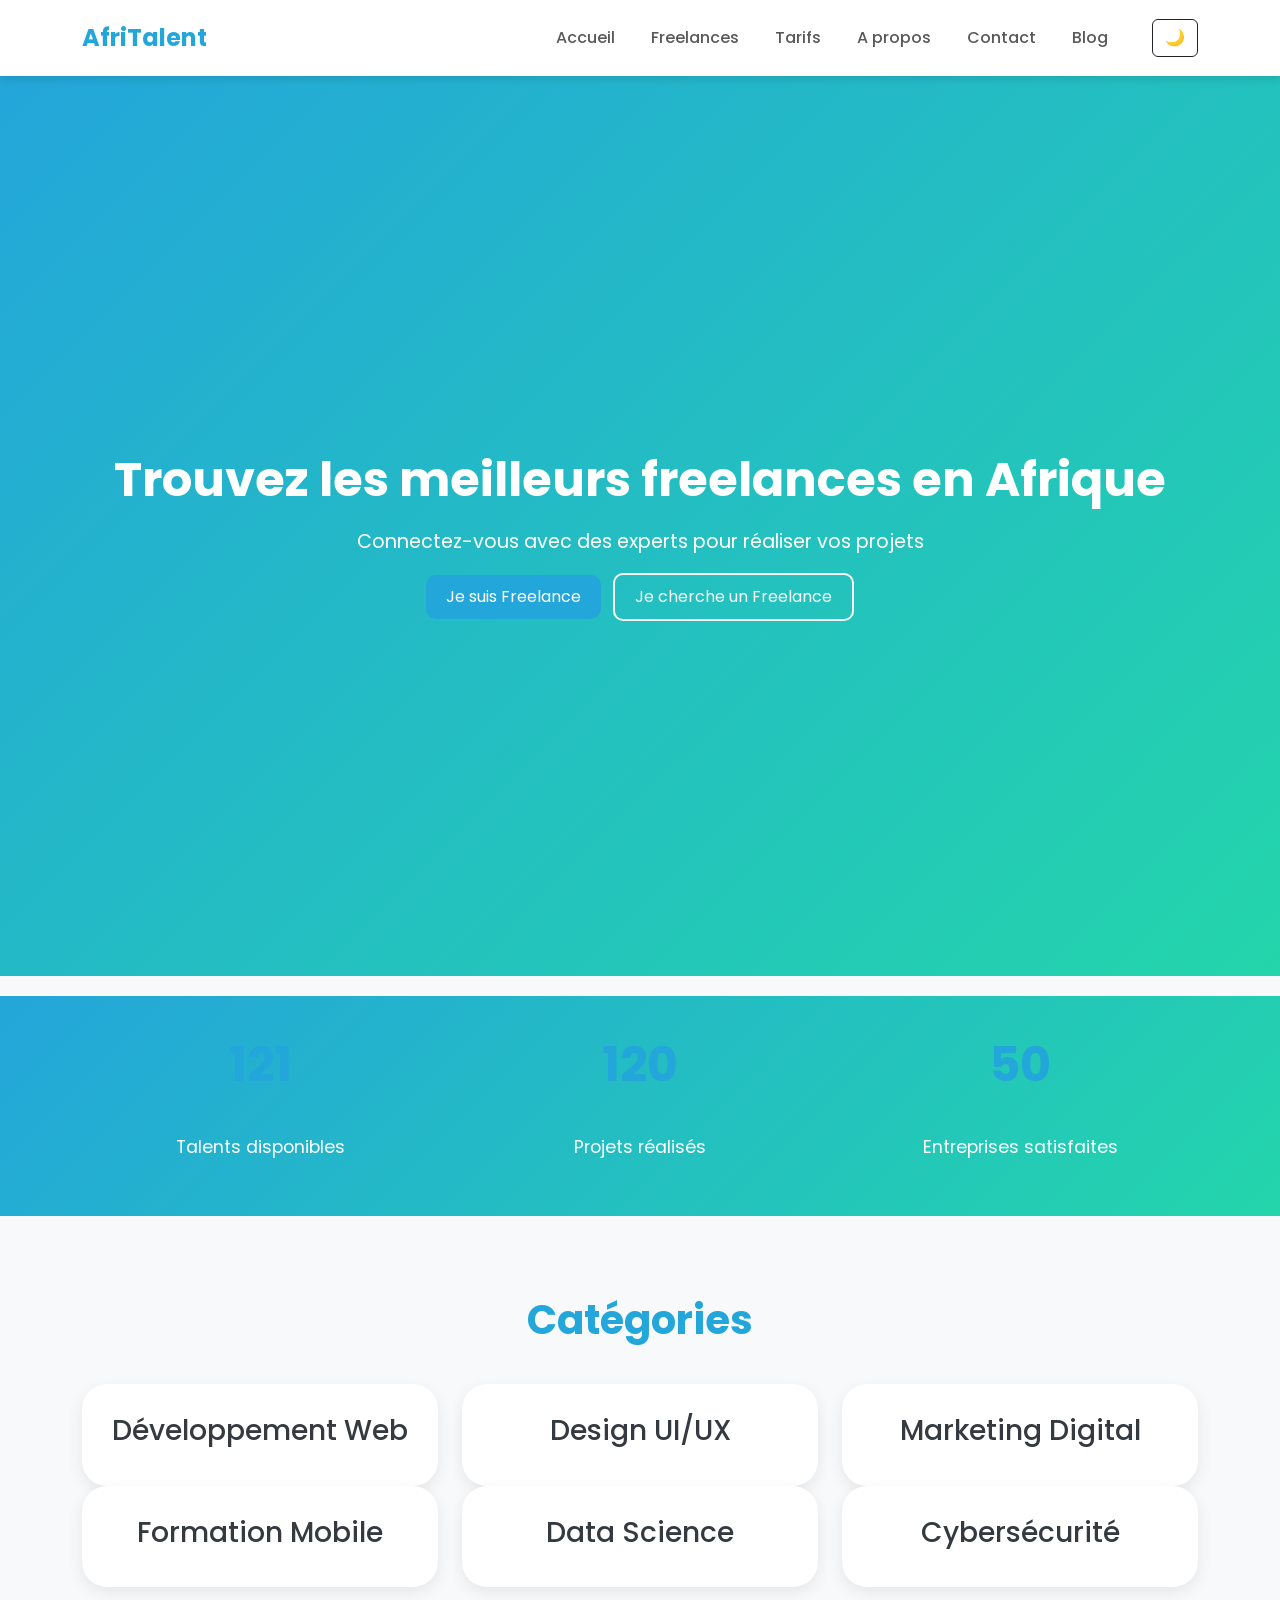
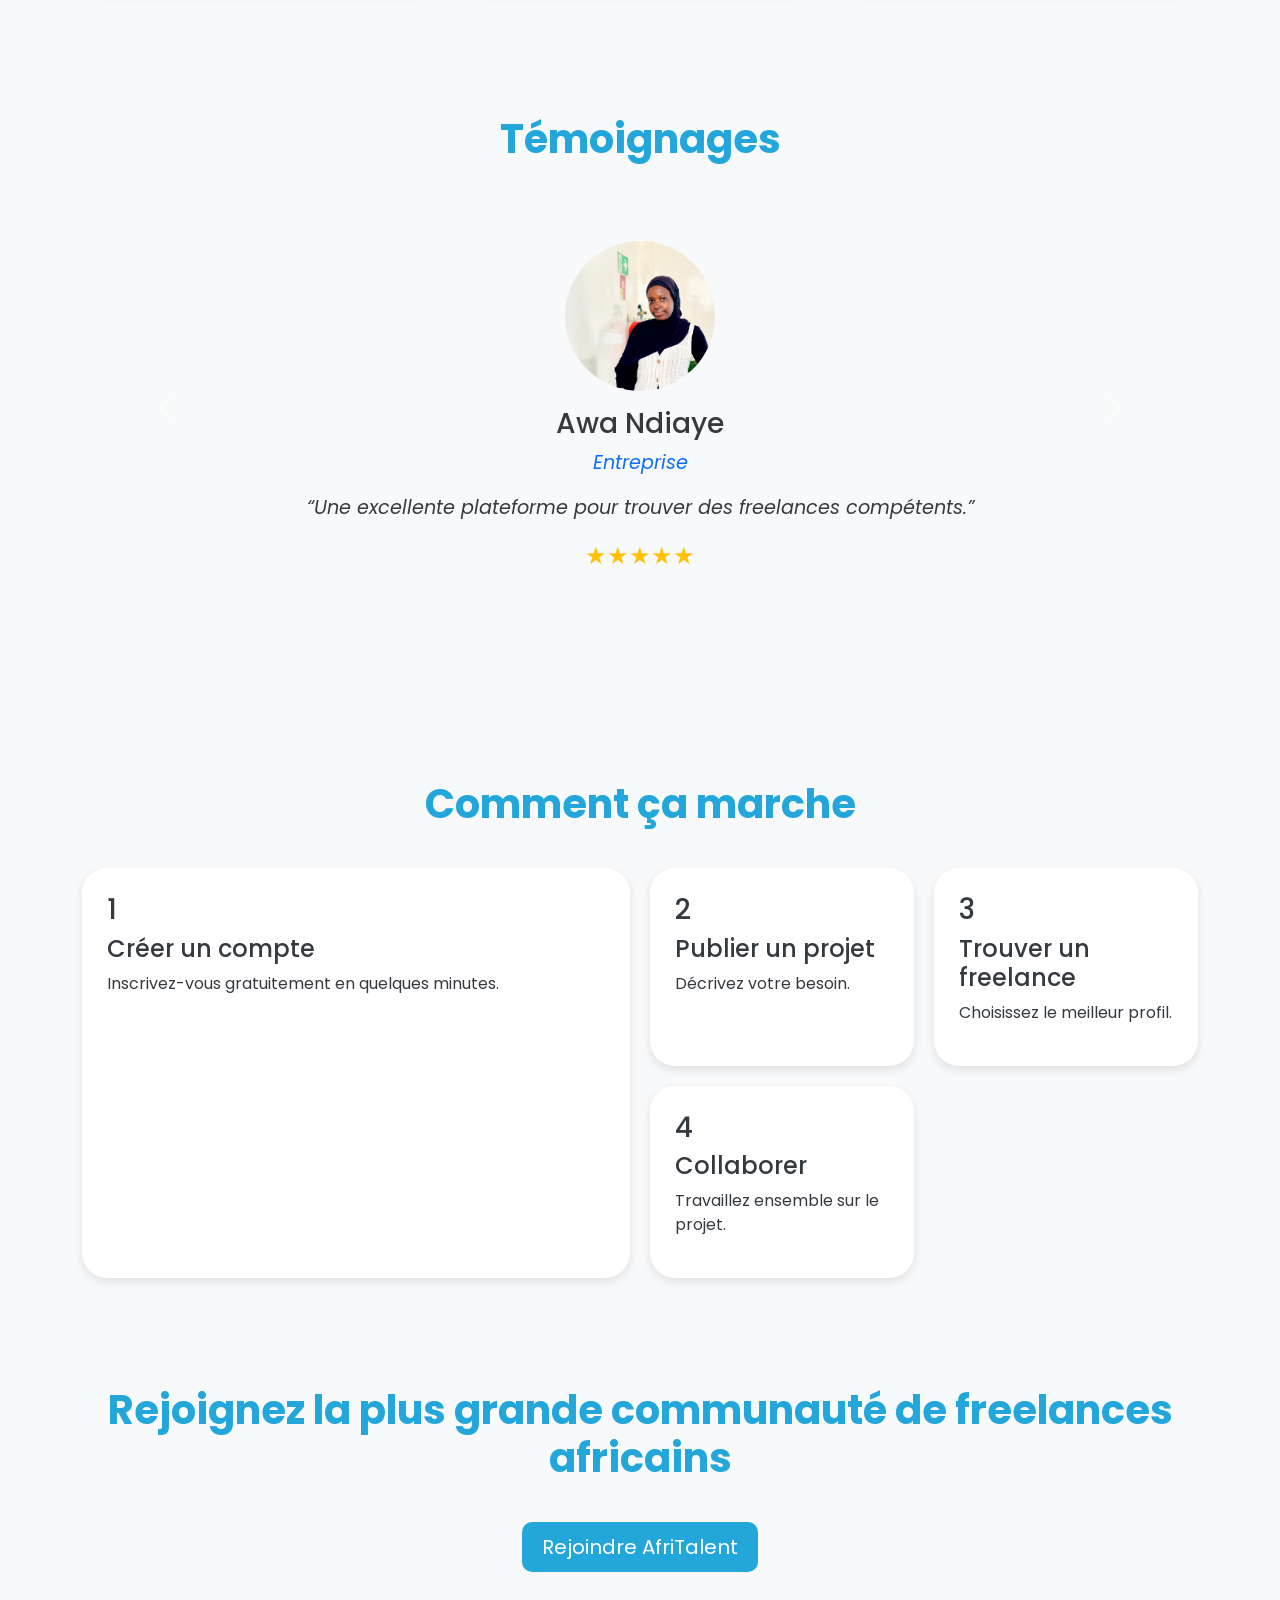
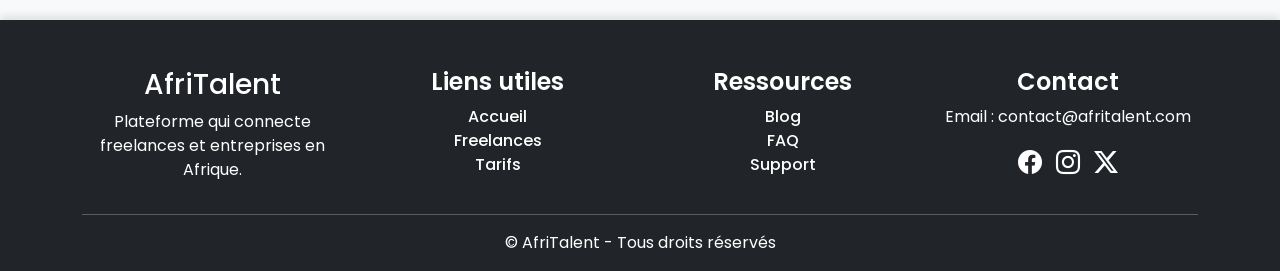
==== commit e68ff22f: "Finalisation : corrections responsive, optimisation du code et commentaires" ====
--- a/index.html
+++ b/index.html
@@ -1,12 +1,14 @@
 <!DOCTYPE html>
 <html lang="fr">
 <head>
-    
+<meta name="description" content="AfriTalent est une plateforme qui connecte freelances et entreprises en Afrique">  
 <meta charset="UTF-8"> 
 <meta name="viewport" content="width=device-width, initial-scale=1.0"> 
 <title>AfriTalent — Accueil</title> 
 <!-- Bootstrap 5 via CDN : feuille de style --> 
-<link href="https://fonts.googleapis.com/css2?family=poppins&display=swap" rel="stylesheet">
+ <link rel="stylesheet"
+href="https://cdn.jsdelivr.net/npm/bootstrap-icons@1.11.3/font/bootstrap-icons.min.css">
+<link href="https://fonts.googleapis.com/css2?family=Poppins&display=swap" rel="stylesheet">
 <link 
 href="https://cdn.jsdelivr.net/npm/bootstrap@5.3.0/dist/css/bootstrap.min.css" 
 rel="stylesheet"> 
@@ -17,11 +19,13 @@
 <!-- Le contenu de la page sera ajoute ici --> 
 <!-- Bootstrap 5 via CDN : script JavaScript --> 
 <!-- Votre script JavaScript --> 
+ <!-- en tete et navigation -->
 <header>
-    <link href="https://fonts.googleapis.com/css2?family=Poppins:wght@400;700&family=Roboto&display=swap" rel="stylesheet">
     <nav class="navbar navbar-expand-lg navbar-light bg-light">
         <div class="container">
-        <a class="navbar-brand" href="index.html">AfriTalent</a>
+       <a class="navbar-brand" href="index.html">
+    AfriTalent
+</a>
         <button  class="navbar-toggler" data-bs-toggle="collapse" data-bs-target="#menu">
             <span class="navbar-toggler-icon"></span>
         </button>
@@ -33,7 +37,7 @@
             <li class="nav-item"><a class="nav-link" href="tarifs.html">Tarifs</a></li>
             <li class="nav-item"><a class="nav-link" href="about.html">A propos</a></li>
             <li class="nav-item"><a class="nav-link" href="contact.html">Contact</a></li>
-             <li class="nav-item"><a class="nav-link" href="blog.html">blog</a></li>
+             <li class="nav-item"><a class="nav-link" href="blog.html">Blog</a></li>
         </ul>
         <button id="themeToggle" class="btn btn-outline-dark ms-3">
            🌙
@@ -43,6 +47,7 @@
    </nav>
 </header>
 <main>
+    <!-- Section héro et bannière -->
     <section class="hero">
     
         <div class="container text-center text-white">
@@ -51,6 +56,7 @@
         <a href="#" class="btn btn-primary me-2"> Je suis Freelance</a>
         <a href="#" class="btn btn-outline-light">Je cherche un Freelance</a>
         </div>
+        <!-- section stats -->
     </section>
     <section class="stats text-center fade-in">
         <div class="container">
@@ -74,6 +80,7 @@
             </div>
         </div>
     </section>
+    <!-- Section des catégories -->
     <section class="container text-center section fade-in">
     <h2>Catégories</h2>
 
@@ -81,43 +88,43 @@
 
         <div class="col-12 col-md-6 col-lg-4">
             <div class="category-box">
-                <h4>Développement web</h4>
-            </div>
-        </div>
-
-        <div class="col-12 col-md-6 col-lg-4">
-            <div class="category-box">
-                <h4>Design UI/UX</h4>
-            </div>
-        </div>
-
-        <div class="col-12 col-md-6 col-lg-4">
-            <div class="category-box">
-                <h4>Marketing Digital</h4>
-            </div>
-        </div>
-
-        <div class="col-12 col-md-6 col-lg-4">
-            <div class="category-box">
-                <h4>Formation Mobile</h4>
-            </div>
-        </div>
-
-        <div class="col-12 col-md-6 col-lg-4">
-            <div class="category-box">
-                <h4>Data Science</h4>
-            </div>
-        </div>
-
-        <div class="col-12 col-md-6 col-lg-4">
-            <div class="category-box">
-                <h4>Cybersécurité</h4>
+                <h3>Développement Web</h3>
+            </div>
+        </div>
+
+        <div class="col-12 col-md-6 col-lg-4">
+            <div class="category-box">
+                <h3>Design UI/UX</h3>
+            </div>
+        </div>
+
+        <div class="col-12 col-md-6 col-lg-4">
+            <div class="category-box">
+                <h3>Marketing Digital</h3>
+            </div>
+        </div>
+
+        <div class="col-12 col-md-6 col-lg-4">
+            <div class="category-box">
+                <h3>Formation Mobile</h3>
+            </div>
+        </div>
+
+        <div class="col-12 col-md-6 col-lg-4">
+            <div class="category-box">
+                <h3>Data Science</h3>
+            </div>
+        </div>
+
+        <div class="col-12 col-md-6 col-lg-4">
+            <div class="category-box">
+                <h3>Cybersécurité</h3>
             </div>
         </div>
 
     </div>
 </section>
-    
+    <!-- Section des témoignages -->
 <section class="section text-center py-5 bg-light fade-in">
     <div class="container">
 
@@ -129,9 +136,9 @@
                 <div class="carousel-item active">
                     <img src="images/mb.png.jpeg"
                          class="rounded-circle mb-3"
-                         alt="client">
-
-                    <h4>Awa Ndiaye</h4>
+                         alt="photo de awa ndiaye">
+
+                    <h3>Awa Ndiaye</h3>
                     <p class="text-primary">Entreprise</p>
 
                     <p>
@@ -145,9 +152,9 @@
                 <div class="carousel-item">
                     <img src="images/o.png.jpeg"
                          class="rounded-circle mb-3"
-                         alt="client">
-
-                    <h4>Moussa Fall</h4>
+                         alt="photo de Moussa Fall">
+
+                    <h3>Moussa Fall</h3>
                     <p class="text-primary">Freelance</p>
 
                     <p>
@@ -161,9 +168,9 @@
                 <div class="carousel-item">
                     <img src="images/mb.png.jpeg"
                          class="rounded-circle mb-3"
-                         alt="client">
-
-                    <h4>Fatou Ba</h4>
+                         alt="photo de Fatou Ba">
+
+                    <h3>Fatou Ba</h3>
                     <p class="text-primary">Entreprise</p>
 
                     <p>
@@ -176,7 +183,7 @@
                 </div>
 
             </div>
-
+                <!-- Contrôles du carrousel -->
             <button class="carousel-control-prev"
                     type="button"
                     data-bs-target="#carouselExample"
@@ -184,7 +191,7 @@
 
                 <span class="carousel-control-prev-icon"></span>
             </button>
-
+                <!-- Flèche suivante -->
             <button class="carousel-control-next"
                     type="button"
                     data-bs-target="#carouselExample"
@@ -197,7 +204,7 @@
 
     </div>
 </section>
-        
+        <!-- Section comment ça marche -->
 
 <section class="container mt-5 fade-in">
     <h2 class="text-center">Comment ça marche</h2>
@@ -230,6 +237,8 @@
 
     </div>
 </section>
+    <!-- Section appel à l'action -->
+<section class="cta-section text-center py-5 ">
 
     <div class="container">
 
@@ -247,19 +256,23 @@
     </div>
 
 </section>
+</main>
+
+    <!-- Section contact et réseaux sociaux -->
 <footer class="bg-dark text-white pt-5 pb-3">
-
+    
     <div class="container">
 
         <div class="row">
             <div class="col-md-3">
-                <h4>AfriTalent</h4>
+                <h3>AfriTalent</h3>
                 <p>
                     Plateforme qui connecte freelances et entreprises en Afrique.
                 </p>
             </div>
+            <!-- Liens utiles -->
             <div class="col-md-3">
-                <h5>Liens utiles</h5>
+                <h4>Liens utiles</h4>
 
                 <ul class="list-unstyled">
                     <li><a href="#" class="text-white">Accueil</a></li>
@@ -268,7 +281,7 @@
                 </ul>
             </div>
             <div class="col-md-3">
-                <h5>Ressources</h5>
+                <h4>Ressources</h4>
 
                 <ul class="list-unstyled">
                     <li><a href="#" class="text-white">Blog</a></li>
@@ -277,7 +290,7 @@
                 </ul>
             </div>
             <div class="col-md-3">
-                <h5>Contact</h5>
+                <h4>Contact</h4>
 
                 <p>Email : contact@afritalent.com</p>
 
@@ -289,7 +302,7 @@
             </div>
 
         </div>
-
+        <!-- Ligne de séparation -->
         <hr>
 
         <p class="text-center mb-0">
@@ -297,12 +310,16 @@
         </p>
 
     </div>
-
 </footer>
+
+ <!-- Bouton pour remonter en haut de page -->
+ <button id="topBtn" class="btn btn-primary">
+    ↑ Haut de page
+</button>
+<!-- Script JavaScript -->
 <script src="js/main.js"></script>
 <script src="https://cdn.jsdelivr.net/npm/bootstrap@5.3.0/dist/js/bootstrap.bundle.min.js"></script>
-<button id="topBtn" class="btn btn-primary">
-    ↑ Haut de page
-</button>
+
+
 </body>
 </html>
--- a/css/style.css
+++ b/css/style.css
@@ -1,311 +1,545 @@
+/* style général */
+*{
+    margin:0;
+    padding:0;
+    box-sizing:border-box;}
+ /*  AFRITALENT - STYLE PRINCIPAL
+   Responsive + Dark Mode + Animations */
+ /* variables globales */
+ /* :root zone globale du css pour creer des variables reutilisables par tout */
 :root{
+/* primary-color principal */
     --primary-color: #23a6da;
+    /* secondary-color secondaire */
     --secondary-color: #6c757d;
+    /* dark color sombre */
    --dark: #343a40;
+    /* light color clair */
     --light: #f8f9fa;
+    /* white color blanc */
     --white: #ffffff;
+    /* shadow color ombre */
     --shadow: 0 4px 8px rgba(0, 0, 0, 0.1);
 }
+/* style generale du site
+police de l'ecriture ,couleur du fond et du texte */
 body {
+    /* police de caractères */
     font-family: 'poppins', sans-serif;
+    /* couleur de fond */
     background-color: var(--light);
+    /* couleur du texte */
     color: var(--dark);
+    /* marge et remplissage */
     margin: 0;
+    /* marge intérieure */
     padding: 0;
+    /* box-sizing  */
     box-sizing: border-box;
 }
+/* style de la barre de navigation
+couleur de fond et ombre navbar */
 .navbar{
-    background-color: var(--white);
-    box-shadow: var(--shadow);
-}
-.navbar-brand {
-    font-weight: bold;
-    color: var(--primary-color);
-}
+    /* fond blanc force(!important)=priorité */
+    background-color: #fff !important;
+    /* ombre */
+    box-shadow: 0 4px 8px rgba(0, 0, 0, 0.1);
+    /* marge intérieure */
+    padding: 15px 0;
+}
+.navbar-brand{
+    /*font weight permet de mettre en évidence le texte */
+    font-weight: 700;
+    /* gere la taille du texte */
+    font-size: 1.5rem;
+    /* align les logos puis met le texte en verticale */
+    display: flex;
+    /* aligne les éléments enfants sur l'axe principal */
+    align-items: center;
+    /* couleur du texte */
+    color: var(--primary-color) !important;
+}
+/* style pour le logo de la navigation */
+.navbar-brand img {
+    /* largeur */
+    width: 40px;
+    /* hauteur */
+    height: 40px;
+    /* marge à droite */
+    margin-right: 10px;
+}
+/* lien du menu de navigation */
 .nav-link {
-    color: var(--dark);
-    margin-left: 15px;
-}
+    /* poids de la police */
+   font-weight: 500;
+    /* couleur du texte */
+    transition: color 0.3s;
+}
+/* style pour les liens de la navigation au survol */
 .nav-link:hover {
-    color: var(--primary-color);
-}
-.hero {height: 90vh;
-    background: linear-gradient(135deg, #0d6efd, #6610f2);
+    /* couleur du texte au survol */
+    color: #2563eb !important;
+}
+/* style pour la section héro grande banniere principale */
+/* min-height veut dire hauteur minimale */
+.hero {
+    /* prend toute la hauteur de la fenêtre */
+    min-height: 100vh;
+    /* dégradé linéaire */
+    background: linear-gradient(135deg, #23a6da, #23d5ab);
+    /* centre le contenue */
     display: flex;
+    /* aligne les éléments enfants sur l'axe principal */
     align-items: center;
     justify-content: center;
     text-align: center;
     color: white;
    
 }
-.hero h1{font-size: 3rem;
+/* titre  principal de la section héro */
+.hero h1{
+    /* taille de la police */
+    font-size: 3rem;
+    /* poids de la police */
     font-weight: bold;
-    color: white;
-}
-.hero p{font-size: 1.2rem;
+    /* couleur du texte */
+    color: white;
+    /* marge */
+    margin: 20px 0;
+}
+/* titre descriptif de la section héro */
+.hero p{
+    /* taille de la police */
+    font-size: 1.2rem;
+    /* marge en haut */
     margin-top: 10px;
-    color: white;
-}
+    /* couleur du texte */
+    color: white;
+}
+/* box de catégorie */
 .category-box{
+    /* fond blanc */
     background: white;
-    border-radius: 15px;
-    box-shadow: var(--shadow);
+    /* rayon de bord */
+    border-radius: 25px;
+    /* ombre */
+    box-shadow: 0 5px 15px rgba(0, 0, 0, 0.08);
+    /* remplissage */
     padding: 30px;
-    transition: 0.3s;
-}
+    /* animation fluide  */
+    transition: all 0.3s ease;
+}
+/* style pour les box de catégorie au survol */
 .category-box:hover{
-    transform: translateY(-10px) scale(1.03);
+    /* transforme l'élément en le déplaçant vers le haut */
+    transform: translateY(-10px);
+    /* fond de la couleur principale */
     background: var(--primary-color);
-    color: white;
-}
+    /* couleur du texte */
+    color: white;
+}
+/* grille bento */
 .bento{
+    /* affichage en grille */
     display: grid;
+    /* deux colonnes de largeur égale */
     grid-template-columns: repeat(2, 1fr);
+    /* espacement entre les éléments */
     gap: 20px;
 }
-
+/* carte bento */
 .bento-card{
     background:white;
     padding:25px;
-    border-radius:20px;
+    /* coins arrondis */
+    border-radius:25px;
+    /* ombre portée */
     box-shadow:0 4px 10px rgba(0,0,0,0.1);
+    /* transition pour les changements de style */
     transition:all 0.3s ease;
+    /* curseur de la souris */
     cursor:pointer;
 }
-
+/* style pour les cartes bento au survol */
 .bento-card:hover{
-    transform:translateY(-10px) scale(1.03);
+    /* remonte l'élément */
+    transform:translateY(-10px);
     background:#23a6da;
     color:white;
+    /* ombre portée */
     box-shadow:0 8px 16px rgba(0,0,0,0.2);
 }
+/* boitte de contenue geneiques */
 .box{
+    /* mettre en place un fond blanc */
     background: white;
     padding: 40px;
+    /* coins arrondis */
     border-radius: 15px;
+    /* couleur de l'ombre */
     box-shadow: var(--shadow);
-    transition: 0.3s;
-}
+    /* transition pour les changements de style */
+    transition: all 0.3s ease;
+}
+/* style pour les boîtes de contenu au survol */
 .box:hover{
-    transform: translateY(-10px) 
-}
-.bento{
-    display: grid;
-    grid-template-columns: repeat(2, 1fr);
-    gap: 20px;
-}
-.box{
-    background: white;
-    padding: 40px;
-    border-radius: 15px;
-    box-shadow: var(--shadow);
-    transition: 0.3s;
-}
-.box:hover{
-    transform: translateY(-10px);
-}
-
-.stats{ background: #0a87ec;
+    /* c'est le fait de déplacer l'élément vers le haut */
+    transform: translateY(-10px); 
+}
+
+/* style pour les statistiques */
+.stats{ 
+    background: linear-gradient(135deg, #23a6da, #23d5ab);
     color: white;
     padding: 40px 0;
 }
-
+/* style pour les titres dans les statistiques */
 .stats h2{
-    font-size: 2rem;
+    /* taille de la police */
+    font-size: 3rem;
+    /* poids de la police */
     font-weight: bold;
 }
-
+/* style pour les paragraphes dans les statistiques */
 .stats p{
+    /* marge en haut */
     margin-top: 0.5rem;
+    /* taille de la police */
     font-size: 1.1rem;
 }
+/* style pour les paragraphes dans le carousel */
 .carousel-item p{
+    /* taille de la police */
     font-size: 1.2rem;
+    /* style italique */
     font-style: italic;
 }
+/* style pour les titres */
 .titre{
+    /* transition pour les changements de style */
     transition: all 0.3s  ease;
+    /* curseur de la souris */
     cursor: pointer;
 }
+/* style pour les titres au survol */
 .titre:hover{
     color: #ff6600;
+    /* agrandit l'élément de 5% */
     transform: scale(1.05);
 }
+/* style pour les titres au clic */
 .titre:active{
     color: #ff6600;
+    /* réduit l'élément à 95% de sa taille normale */
     transform: scale(0.95);
 }
+/* style pour les cartes */
 .card{
     transition: all 0.3s ease;
+    /* curseur de la souris */
     cursor: pointer;
+    /* couleur de fond */
     background-color: #f5f5f5;
+    /* bordure */
     border: none;
-    border-radius: 12px;
-
-}
+    /* coins arrondis */
+    border-radius: 25px;
+    /* ombre portée */
+    box-shadow: 0 4px 8px rgba(0, 0, 0, 0.08);
+
+}
+/* style pour les images dans les cartes */
 .card img{
     width: 120px;
     height: 120px;
+    /* l'image rempli le conteneur en conservant ses proportions(une partie peut etre coupée) */
     object-fit: cover;
+    /* coins arrondis */
     border-radius: 50%;
     margin: 0 auto 15px;
+    /* transition pour les changements de style */
+    transition: all 0.3s ease;
+    /* affichage en bloc */
     display: block;
 }
+/* style pour les cartes au survol */
 .card:hover{
+    /* permet de déplacer l'élément vers le haut */
     transform: translateY(-10px);
     box-shadow: 0 8px 16px rgba(0, 0, 0, 0.2);
     background-color: #f5b78e;
     color: white;
 }
+/* style pour les cartes au clic */
 .card:active{
+    /* reduit l'element a 95% de sa taille normale */
     transform: scale(0.95);
     background-color: #f5b78e;
     color: white;
 }
+/* style pour les freelances */
 .freelance{
     background: white;
-    border-radius: 15px;
+    /* coins arrondis */
+    border-radius: 25px;
+    /* ombre portée */
     box-shadow: 0 5px 15px rgba(0, 0, 0, 0.1);
+    /* marge et remplissage */
     padding: 30px;
-    margin: 10px 0;
-    transition: 0.3s;
-
-}
+    /* marge */
+    transition: all 0.3s ease;
+
+}
+/* style pour les freelances au survol */
 .freelance:hover{
+    /* transform veut dire déplacer */
     transform: translateY(-10px);
+    /* couleur de fond */
     background: #ff6600;
     color: white;
 }
-nav{
-    background-color: white;
-    padding: 15px;
-    box-shadow: 0 4px 8px rgba(0, 0, 0, 0.1);
-
-}
+
+/* style pour les liens de la barre de navigation */
 nav a{
     color: #333;
+    /* poids de la police */
     font-weight: bold;
+    /* marge à droite */
     margin-right: 20px;
+    /* supprimé toute décoration de texte */
     text-decoration: none;
 }
+/* style pour les liens de la barre de navigation au survol */
 nav a:hover{
     color: #ff6600;
 }
+/* style pour le pied de page */
 footer{
+    /* couleur de fond */
+    background: #333 !important;
+    /* couleur de fond */
     background-color: rgb(21, 20, 20);
+    /* alignement du texte */
     text-align: center;
-    padding: 20px;
+    /* marge et remplissage */
     box-shadow: 0 -4px 8px rgba(0, 0, 0, 0.1);
 }
-.navbar-brand img{
-    margin-right: 10px;
-}
+footer h4,footer h5{
+    /* couleur du texte */
+    color: white;
+    /* poids de la police */
+    font-weight: 600;
+}
+footer a{
+    /* couleur du texte */
+    color: #f8f9fa;
+    /* suppression de toute décoration de texte */
+    text-decoration: none;
+    /* poids de la police */
+    font-weight: 500;
+}
+footer a:hover{
+    color: #ff6600 !important;
+}
+/* style pour les iframes */
 iframe{
     border-radius: 15px;
 }
-
+/* style pour les formulaires */
 form .form-control,
 form .form-select{
+    /*  */
     border-radius: 10px;
 }
-
+/* style pour les alertes */
 .alert{
     border-radius: 10px;
 }
+/* style pour la grille bento */
 .bento-grid{
     display:grid;
+    /* définit 4 colonnes de largeur égale */
     grid-template-columns:repeat(4,1fr);
+    /* définit l'espace entre les éléments */
     gap:20px;
 }
-
+/* style pour les cartes grandes */
 .big{
+    /* l'element prend 2 colonnes et 2 lignes */
     grid-column:span 2;
+    /* l'element prend 2 lignes */
     grid-row:span 2;
 }
-
+/* style pour les images */
 img{
+    /* limite la largeur maximale de l'image à 100% de son conteneur */
     max-width: 100%;
     height: auto;
 }
-
+/* style pour les images dans le conteneur */
 .container img{
+    /* affichage en bloc */
     display: block;
 }
+.carousel-item{
+    /* alignement au centre */
+    text-align: center;
+    padding: 30px;
+}
+/* style pour les images dans le carousel */
 .carousel-item img{
+    /* largeur et hauteur */
     width: 150px;
+    /* hauteur */
     height: 150px;
+    /* l'image rempli le conteneur en conservant ses proportions(une partie peut etre coupée) */
     object-fit: cover;
+    /* coins arrondis */
     border-radius: 50%;
+    /* margin */
     margin: auto;
 }
+/* style pour les médias queries */
 @media (max-width: 768px) {
     .hero h1 {
-        font-size: 2rem;
+        font-size: 2.3rem;
     }
 
     .bento-grid {
+        /* définit une seule colonne */
         grid-template-columns: 1fr;
     }
 
     .big {
+        /* l'element prend une seule colonne et une seule ligne */
         grid-column: span 1;
+        /* l'element prend une seule ligne */
         grid-row: span 1;
     }
 }
-
+/* style pour les petits écrans */
 @media (max-width: 375px) {
     .hero {
+        /* hauteur automatique */
         height: auto;
+        /* marge et remplissage */
         padding: 50px 20px;
     }
 
     .hero h1 {
-        font-size: 1.5rem;
+        /* taille de la police */
+        font-size: 2.5rem;
     }
 
     .hero p {
-        font-size: 1rem;
+        /* taille de la police */
+        font-size: 1.1rem;
     }
 
     .category-box,
     .bento-card {
+        /* marge et remplissage */
         padding: 15px;
     }
-}
+    section {
+        /* marge et remplissage */
+        padding: 40px 20px;
+    }
+}
+/* style pour le mode sombre */
 .dark-mode{
     background-color: #121212;
     color: white;
 }
-
-.dark-mode .navbar{
-    background-color: #222 !important;
-}
-
+/* style pour la barre de navigation en mode sombre */
+.dark-mode .nav-link{
+    color: white !important;
+}
+/* style pour les cartes en mode sombre */
 .dark-mode .card,
 .dark-mode .category-box,
 .dark-mode .bento-card{
     background-color: #333;
     color: white;
 }
-
+/* style pour la barre de navigation lors du défilement */
 .navbar-scroll{
     background-color: white !important;
     box-shadow: 0 4px 12px rgba(0,0,0,0.2);
     padding: 8px;
 }
+/* style pour le bouton de retour en haut de la page */
 #topBtn{
+    /* position fixe en bas à droite */
     position: fixed;
+    /* marge du bas */
     bottom: 20px;
+    /* marge de la droite */
     right: 20px;
+    /* couleur de fond */
     z-index: 999;
 }
+/* style pour l'effet de fondu */
 .fade-in{
+    /* opacity veut dire transparence */
     opacity: 1;
+    /* déplace l'élément vers le bas de 20 pixels */
+    transform: translateY(20px);
+    transition: all 0.5s ease;
+}
+
+/* style pour les éléments à afficher avec un effet de fondu */
+.fade-in.show{
+    /*  */
+    opacity: 1;
+    /* translate effet flottant */
     transform: translateY(0);
-}
-
-
-.fade-in.show{
-    opacity: 1;
-    transform: translateY(0);
-}
+
+}
+.btn-primary{
+    /* couleur de fond */
+    background-color: #23a6da;
+    /* pas de bordure */
+    border: none;
+    /* coins arrondis */
+    border-radius: 10px;
+    /* remplissage */
+    padding: 10px 20px;
+}
+.btn-primary:hover{
+    /* animation de déplacement */
+    transform: translateY(-5px);
+    /* couleur de fond */
+    background-color: #2563eb;
+    /* couleur du texte */
+    color: white;
+}
+.btn-outline-light{
+    /* bordure */
+    border: 2px solid #f8f9fa;
+    /* couleur du texte */
+    color: #f8f9fa;
+    /* couleur de fond */
+    border-radius: 10px;
+    /* remplissage */
+    padding: 10px 20px;
+}
+section{
+    /* marge et remplissage */
+    padding: 80px 0;
+}
+section h2{
+    /* taille de la police */
+    font-size: 2.5rem;
+    /* poids de la police */
+    font-weight: bold;
+    /* marge en bas */
+    margin-bottom: 40px;
+    /* couleur du texte */
+    color: var(--primary-color);
+}
+/* style pour le comportement de défilement */
+html{
+    /* comportement de défilement fluide */
+    scroll-behavior: smooth;
+}
